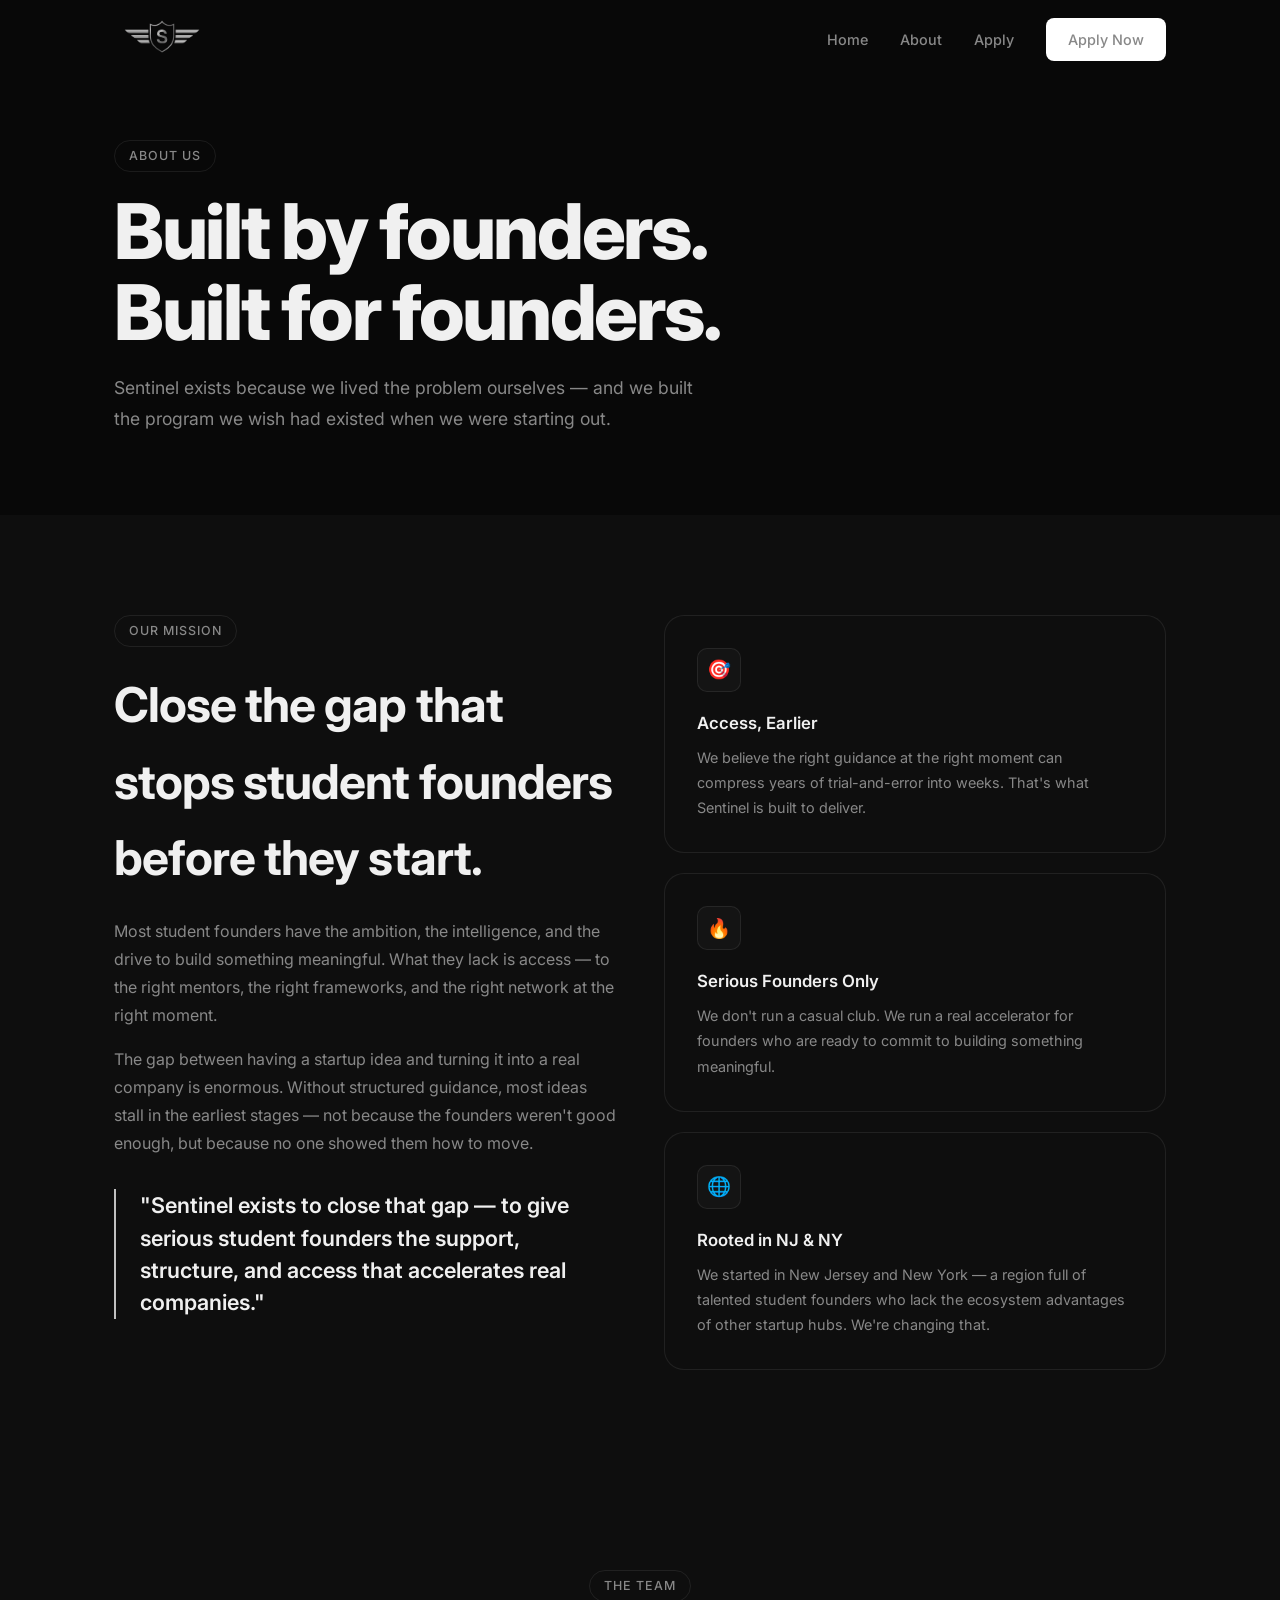
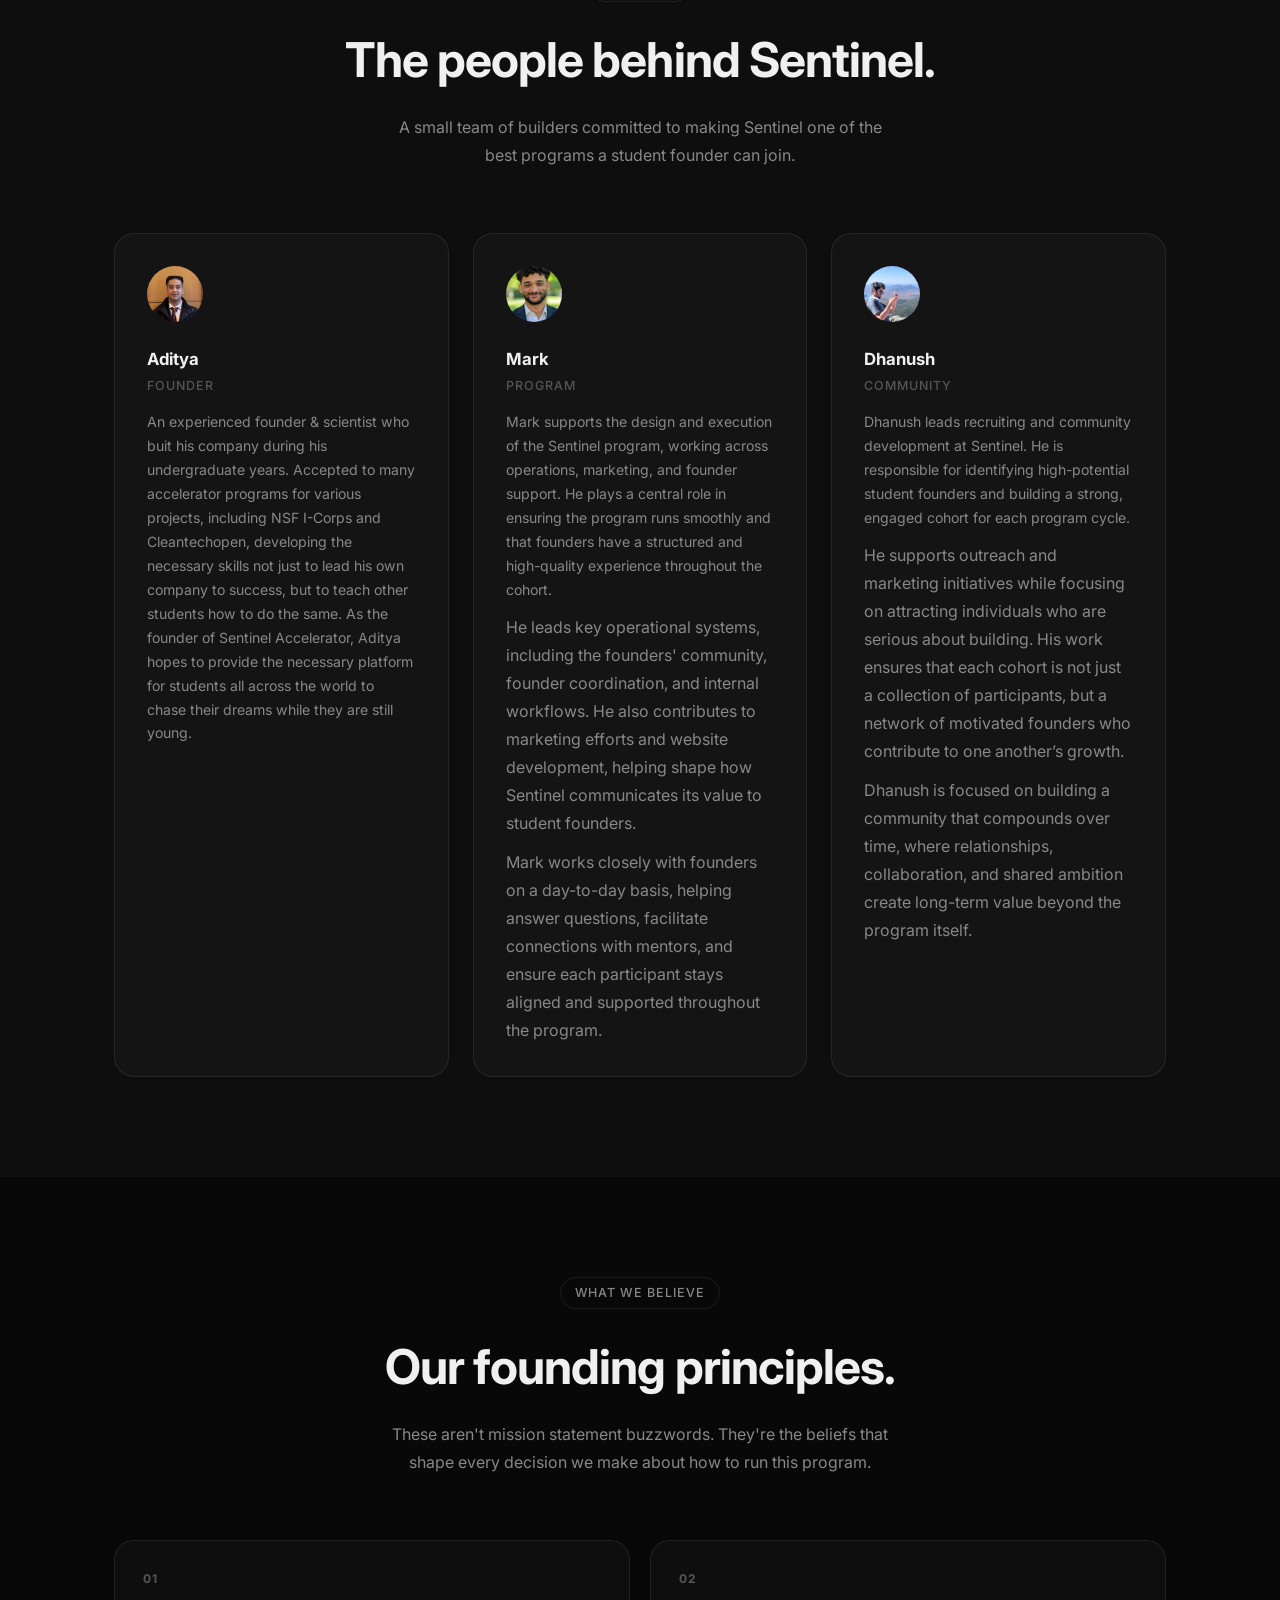
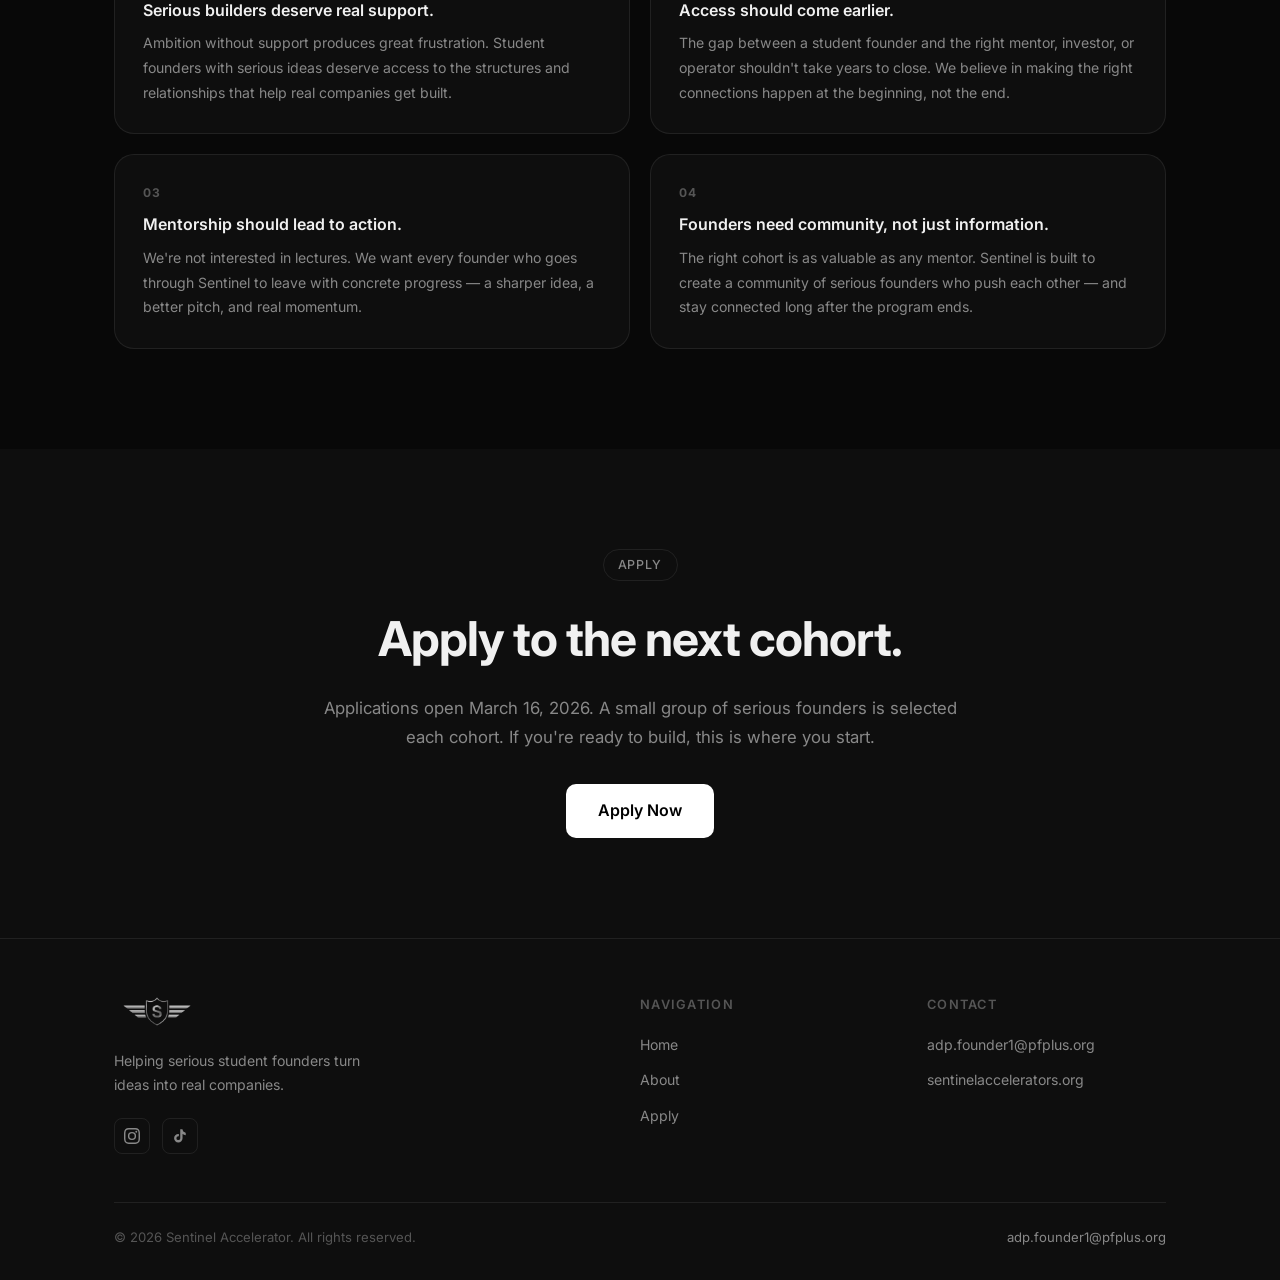
==== about.html @ cb8a5015 "2nd update to Aditya's personal bio & deleted "Why Sentinel"" ====
<!DOCTYPE html>
<html lang="en">

<head>
    <meta charset="UTF-8" />
    <meta name="viewport" content="width=device-width, initial-scale=1.0" />
    <title>About — Sentinel Accelerator</title>
    <meta name="description"
        content="Learn about Sentinel Accelerator — built by founders who experienced the absence of real support for student builders firsthand." />
    <link rel="stylesheet" href="styles.css" />
</head>

<body>

    <!-- NAV -->
    <nav id="navbar">
        <div class="container nav-inner">
            <a href="index.html" class="nav-logo">
                <img src="logo.png" alt="Sentinel Accelerator"
                    onerror="this.parentNode.innerHTML='<span style=\'font-weight:800;font-size:1.1rem;letter-spacing:-0.02em\'>SENTINEL</span>'" />
            </a>
            <div class="nav-links" id="nav-links">
                <a href="index.html">Home</a>
                <a href="about.html">About</a>
                <a href="apply.html">Apply</a>
                <a href="apply.html" class="btn btn-primary">Apply Now</a>
            </div>
            <button class="hamburger" id="hamburger" aria-label="Menu">
                <span></span><span></span><span></span>
            </button>
        </div>
    </nav>

    <!-- ABOUT HERO -->
    <section class="about-hero">
        <div class="container">
            <div class="tag reveal">About Us</div>
            <h1 class="reveal reveal-delay-1">Built by founders.<br />Built for founders.</h1>
            <p class="reveal reveal-delay-2">Sentinel exists because we lived the problem ourselves — and we built the
                program we wish had existed when we were starting out.</p>
        </div>
    </section>

    <!-- MISSION -->
    <section id="mission" style="background: var(--bg2);">
        <div class="container">
            <div class="mission-grid">
                <div class="mission-text">
                    <div class="tag reveal">Our Mission</div>
                    <h2 class="reveal reveal-delay-1">Close the gap that stops student founders before they start.</h2>
                    <p class="reveal reveal-delay-2" style="margin-top: 20px;">Most student founders have the ambition,
                        the intelligence, and the drive to build something meaningful. What they lack is access — to the
                        right mentors, the right frameworks, and the right network at the right moment.</p>
                    <p class="reveal reveal-delay-3" style="margin-top: 16px;">The gap between having a startup idea and
                        turning it into a real company is enormous. Without structured guidance, most ideas stall in the
                        earliest stages — not because the founders weren't good enough, but because no one showed them
                        how to move.</p>
                    <div class="mission-pull reveal reveal-delay-4">"Sentinel exists to close that gap — to give serious
                        student founders the support, structure, and access that accelerates real companies."</div>
                </div>
                <div>
                    <div class="card reveal reveal-delay-2" style="margin-bottom: 20px;">
                        <div class="card-icon">🎯</div>
                        <div class="card-title">Access, Earlier</div>
                        <p class="card-desc">We believe the right guidance at the right moment can compress years of
                            trial-and-error into weeks. That's what Sentinel is built to deliver.</p>
                    </div>
                    <div class="card reveal reveal-delay-3" style="margin-bottom: 20px;">
                        <div class="card-icon">🔥</div>
                        <div class="card-title">Serious Founders Only</div>
                        <p class="card-desc">We don't run a casual club. We run a real accelerator for founders who are
                            ready to commit to building something meaningful.</p>
                    </div>
                    <div class="card reveal reveal-delay-4">
                        <div class="card-icon">🌐</div>
                        <div class="card-title">Rooted in NJ &amp; NY</div>
                        <p class="card-desc">We started in New Jersey and New York — a region full of talented student
                            founders who lack the ecosystem advantages of other startup hubs. We're changing that.</p>
                    </div>
                </div>
            </div>
        </div>
    </section>
    
    <!-- TEAM -->
    <section id="team" style="background: var(--bg2);">
        <div class="container">
            <div class="section-header">
                <div class="tag reveal">The Team</div>
                <h2 class="reveal reveal-delay-1">The people behind Sentinel.</h2>
                <p class="reveal reveal-delay-2" style="max-width: 500px; margin: 0 auto;">A small team of builders
                    committed to making Sentinel one of the best programs a student founder can join.</p>
            </div>
            <div class="team-grid">
                <div class="team-card reveal reveal-delay-1">
                    <img src="aditya.jpg" style="width:56px;height:56px;border-radius:50%;object-fit:cover;margin-bottom:16px;" alt="Aditya" />
                    <div class="team-name">Aditya</div>
                    <div class="team-role">Founder</div>
                    <p class="team-bio">An experienced founder & scientist who buit his company during his undergraduate years. Accepted to many 
                        accelerator programs for various projects, including NSF I-Corps and Cleantechopen, developing the necessary skills not just
                        to lead his own company to success, but to teach other students how to do the same. As the founder of Sentinel Accelerator, 
                        Aditya hopes to provide the necessary platform for students all across the world to chase their dreams while they are still 
                        young.</p>
                </div>
                <div class="team-card reveal reveal-delay-2">
                    <img src="mark.jpg" style="width:56px;height:56px;border-radius:50%;object-fit:cover;margin-bottom:16px;" alt="Mark" />
                    <div class="team-name">Mark</div>
                    <div class="team-role">Program</div>
                    <p class="team-bio">Mark supports the design and execution of the Sentinel program, working across operations, marketing, and founder 
                    support. He plays a central role in ensuring the program runs smoothly and that founders have a structured and high-quality experience 
                    throughout the cohort.</p>
                    <p style="margin-top: 11px;">He leads key operational systems, including the founders' community, founder coordination, and internal 
                    workflows. He also contributes to marketing efforts and website development, helping shape how Sentinel communicates its value to 
                    student founders.</p>
                    <p style="margin-top: 11px;">Mark works closely with founders on a day-to-day basis, helping answer questions, facilitate connections 
                    with mentors, and ensure each participant stays aligned and supported throughout the program.</p>
                </div>
                <div class="team-card reveal reveal-delay-3">
                    <img src="danush.jpg" style="width:56px;height:56px;border-radius:50%;object-fit:cover;margin-bottom:16px;" alt="Danush" />
                    <div class="team-name">Dhanush</div>
                    <div class="team-role">Community</div>
                    <p class="team-bio">Dhanush leads recruiting and community development at Sentinel. He is responsible for identifying high-potential 
                    student founders and building a strong, engaged cohort for each program cycle.</p>
                    <p style="margin-top: 11px;">He supports outreach and marketing initiatives while focusing on attracting individuals who are serious 
                    about building. His work ensures that each cohort is not just a collection of participants, but a network of motivated founders who 
                    contribute to one another’s growth.</p>
                    <p style="margin-top: 11px;">Dhanush is focused on building a community that compounds over time, where relationships, collaboration, 
                    and shared ambition create long-term value beyond the program itself.</p>
                </div>
            </div>
        </div>
    </section>

    <!-- WHAT SENTINEL BELIEVES -->
    <section id="beliefs">
        <div class="container">
            <div class="section-header">
                <div class="tag reveal">What We Believe</div>
                <h2 class="reveal reveal-delay-1">Our founding principles.</h2>
                <p class="reveal reveal-delay-2" style="max-width: 520px; margin: 0 auto;">These aren't mission
                    statement buzzwords. They're the beliefs that shape every decision we make about how to run this
                    program.</p>
            </div>
            <div class="beliefs-grid">
                <div class="belief-item reveal reveal-delay-1">
                    <div class="belief-num">01</div>
                    <div class="belief-title">Serious builders deserve real support.</div>
                    <p class="belief-desc">Ambition without support produces great frustration. Student founders with
                        serious ideas deserve access to the structures and relationships that help real companies get
                        built.</p>
                </div>
                <div class="belief-item reveal reveal-delay-2">
                    <div class="belief-num">02</div>
                    <div class="belief-title">Access should come earlier.</div>
                    <p class="belief-desc">The gap between a student founder and the right mentor, investor, or operator
                        shouldn't take years to close. We believe in making the right connections happen at the
                        beginning, not the end.</p>
                </div>
                <div class="belief-item reveal reveal-delay-3">
                    <div class="belief-num">03</div>
                    <div class="belief-title">Mentorship should lead to action.</div>
                    <p class="belief-desc">We're not interested in lectures. We want every founder who goes through
                        Sentinel to leave with concrete progress — a sharper idea, a better pitch, and real momentum.
                    </p>
                </div>
                <div class="belief-item reveal reveal-delay-4">
                    <div class="belief-num">04</div>
                    <div class="belief-title">Founders need community, not just information.</div>
                    <p class="belief-desc">The right cohort is as valuable as any mentor. Sentinel is built to create a
                        community of serious founders who push each other — and stay connected long after the program
                        ends.</p>
                </div>
            </div>
        </div>
    </section>

    <!-- ABOUT CTA -->
    <section class="about-cta" style="padding: 100px 0;">
        <div class="container">
            <div class="final-cta-inner">
                <div class="tag reveal">Apply</div>
                <h2 class="reveal reveal-delay-1">Apply to the next cohort.</h2>
                <p class="reveal reveal-delay-2">Applications open March 16, 2026. A small group of serious founders is
                    selected each cohort. If you're ready to build, this is where you start.</p>
                <div class="reveal reveal-delay-3">
                    <a href="apply.html" class="btn btn-primary btn-lg">Apply Now</a>
                </div>
            </div>
        </div>
    </section>

    <!-- FOOTER -->
    <footer>
        <div class="container">
            <div class="footer-top">
                <div class="footer-brand">
                    <img src="logo.png" alt="Sentinel Accelerator"
                        onerror="this.parentNode.innerHTML='<span style=\'font-weight:800;font-size:1.05rem;letter-spacing:-0.02em;display:block;margin-bottom:12px\'>SENTINEL</span>'" />
                    <p class="footer-mission">Helping serious student founders turn ideas into real companies.</p>
                    <div class="footer-social">
                        <a href="https://instagram.com" target="_blank" class="social-link" aria-label="Instagram">
                            <svg width="16" height="16" viewBox="0 0 24 24" fill="currentColor">
                                <path
                                    d="M12 2.163c3.204 0 3.584.012 4.85.07 3.252.148 4.771 1.691 4.919 4.919.058 1.265.069 1.645.069 4.849 0 3.205-.012 3.584-.069 4.849-.149 3.225-1.664 4.771-4.919 4.919-1.266.058-1.644.07-4.85.07-3.204 0-3.584-.012-4.849-.07-3.26-.149-4.771-1.699-4.919-4.92-.058-1.265-.07-1.644-.07-4.849 0-3.204.013-3.583.07-4.849.149-3.227 1.664-4.771 4.919-4.919 1.266-.057 1.645-.069 4.849-.069zM12 0C8.741 0 8.333.014 7.053.072 2.695.272.273 2.69.073 7.052.014 8.333 0 8.741 0 12c0 3.259.014 3.668.072 4.948.2 4.358 2.618 6.78 6.98 6.98C8.333 23.986 8.741 24 12 24c3.259 0 3.668-.014 4.948-.072 4.354-.2 6.782-2.618 6.979-6.98.059-1.28.073-1.689.073-4.948 0-3.259-.014-3.667-.072-4.947-.196-4.354-2.617-6.78-6.979-6.98C15.668.014 15.259 0 12 0zm0 5.838a6.162 6.162 0 100 12.324 6.162 6.162 0 000-12.324zM12 16a4 4 0 110-8 4 4 0 010 8zm6.406-11.845a1.44 1.44 0 100 2.881 1.44 1.44 0 000-2.881z" />
                            </svg>
                        </a>
                        <a href="https://tiktok.com" target="_blank" class="social-link" aria-label="TikTok">
                            <svg width="16" height="16" viewBox="0 0 24 24" fill="currentColor">
                                <path
                                    d="M19.59 6.69a4.83 4.83 0 01-3.77-4.25V2h-3.45v13.67a2.89 2.89 0 01-2.88 2.5 2.89 2.89 0 01-2.89-2.89 2.89 2.89 0 012.89-2.89c.28 0 .54.04.79.1V9.01a6.33 6.33 0 00-.79-.05 6.34 6.34 0 00-6.34 6.34 6.34 6.34 0 006.34 6.34 6.34 6.34 0 006.33-6.34V9.17a8.18 8.18 0 004.79 1.53V7.26a4.85 4.85 0 01-1.02-.57z" />
                            </svg>
                        </a>
                    </div>
                </div>
                <div class="footer-col">
                    <h4>Navigation</h4>
                    <ul>
                        <li><a href="index.html">Home</a></li>
                        <li><a href="about.html">About</a></li>
                        <li><a href="apply.html">Apply</a></li>
                    </ul>
                </div>
                <div class="footer-col">
                    <h4>Contact</h4>
                    <ul>
                        <li><a href="mailto:adp.founder1@pfplus.org">adp.founder1@pfplus.org</a></li>
                        <li><a href="https://sentinelaccelerators.org" target="_blank">sentinelaccelerators.org</a></li>
                    </ul>
                </div>
            </div>
            <div class="footer-bottom">
                <span>© 2026 Sentinel Accelerator. All rights reserved.</span>
                <a href="mailto:adp.founder1@pfplus.org">adp.founder1@pfplus.org</a>
            </div>
        </div>
    </footer>

    <script>
        const navbar = document.getElementById('navbar');
        window.addEventListener('scroll', () => navbar.classList.toggle('scrolled', window.scrollY > 20));
        const hamburger = document.getElementById('hamburger');
        const navLinks = document.getElementById('nav-links');
        hamburger.addEventListener('click', () => navLinks.classList.toggle('open'));
        navLinks.querySelectorAll('a').forEach(link => link.addEventListener('click', () => navLinks.classList.remove('open')));

        const reveals = document.querySelectorAll('.reveal');
        const observer = new IntersectionObserver(entries => {
            entries.forEach(e => { if (e.isIntersecting) e.target.classList.add('visible'); });
        }, { threshold: 0.1 });
        reveals.forEach(el => observer.observe(el));
        setTimeout(() => document.querySelectorAll('.about-hero .reveal').forEach(el => el.classList.add('visible')), 100);
    </script>
</body>

</html>
---- styles.css ----
@import url('https://fonts.googleapis.com/css2?family=Inter:wght@300;400;500;600;700;800;900&display=swap');

*,
*::before,
*::after {
  box-sizing: border-box;
  margin: 0;
  padding: 0;
}

:root {
  --bg: #080808;
  --bg2: #0e0e0e;
  --bg3: #141414;
  --border: rgba(255, 255, 255, 0.08);
  --border-hover: rgba(255, 255, 255, 0.18);
  --text: #f0f0f0;
  --text-muted: #888;
  --text-dim: #555;
  --accent: #c0c0c0;
  --accent2: #e8e8e8;
  --silver: rgba(192, 192, 192, 0.15);
  --glow: rgba(200, 200, 200, 0.06);
  --radius: 12px;
  --radius-lg: 20px;
}

html {
  scroll-behavior: smooth;
}

body {
  font-family: 'Inter', sans-serif;
  background: var(--bg);
  color: var(--text);
  line-height: 1.6;
  overflow-x: hidden;
}

h1 {
  font-size: clamp(2.4rem, 6vw, 5rem);
  font-weight: 800;
  line-height: 1.05;
  letter-spacing: -0.03em;
}

h2 {
  font-size: clamp(1.8rem, 4vw, 3rem);
  font-weight: 700;
  letter-spacing: -0.02em;
}

h3 {
  font-size: clamp(1.1rem, 2.5vw, 1.5rem);
  font-weight: 600;
}

p {
  color: var(--text-muted);
  font-size: 1rem;
  line-height: 1.75;
}

a {
  text-decoration: none;
  color: inherit;
}

.container {
  max-width: 1100px;
  margin: 0 auto;
  padding: 0 24px;
}

section {
  padding: 100px 0;
}

/* NAV */
nav {
  position: fixed;
  top: 0;
  left: 0;
  right: 0;
  z-index: 1000;
  padding: 18px 0;
  transition: all 0.3s ease;
}

nav.scrolled {
  background: rgba(8, 8, 8, 0.85);
  backdrop-filter: blur(20px);
  -webkit-backdrop-filter: blur(20px);
  border-bottom: 1px solid var(--border);
}

.nav-inner {
  display: flex;
  align-items: center;
  justify-content: space-between;
}

.nav-logo img {
  height: 36px;
}

.nav-links {
  display: flex;
  align-items: center;
  gap: 32px;
}

.nav-links a {
  color: var(--text-muted);
  font-size: 0.9rem;
  font-weight: 500;
  transition: color 0.2s;
}

.nav-links a:hover {
  color: var(--text);
}

.btn {
  display: inline-flex;
  align-items: center;
  gap: 8px;
  padding: 10px 22px;
  border-radius: 8px;
  font-size: 0.9rem;
  font-weight: 600;
  cursor: pointer;
  transition: all 0.25s ease;
  border: none;
  font-family: inherit;
}

.btn-primary {
  background: #fff;
  color: #000;
}

.btn-primary:hover {
  background: var(--accent2);
  box-shadow: 0 0 24px rgba(255, 255, 255, 0.2);
  transform: translateY(-1px);
}

.btn-secondary {
  background: transparent;
  color: var(--text);
  border: 1px solid var(--border-hover);
}

.btn-secondary:hover {
  border-color: rgba(255, 255, 255, 0.4);
  box-shadow: 0 0 16px var(--glow);
  transform: translateY(-1px);
}

.btn-lg {
  padding: 14px 32px;
  font-size: 1rem;
  border-radius: 10px;
}

.hamburger {
  display: none;
  flex-direction: column;
  gap: 5px;
  cursor: pointer;
  background: none;
  border: none;
  padding: 4px;
}

.hamburger span {
  display: block;
  width: 22px;
  height: 2px;
  background: var(--text);
  border-radius: 2px;
  transition: all 0.3s;
}

.tag {
  display: inline-block;
  padding: 5px 14px;
  border-radius: 100px;
  border: 1px solid var(--border);
  color: var(--text-muted);
  font-size: 0.78rem;
  font-weight: 500;
  letter-spacing: 0.08em;
  text-transform: uppercase;
  margin-bottom: 20px;
}

.section-label {
  color: var(--text-dim);
  font-size: 0.78rem;
  font-weight: 600;
  letter-spacing: 0.12em;
  text-transform: uppercase;
  margin-bottom: 16px;
}

.gradient-text {
  background: linear-gradient(135deg, #fff 0%, #aaa 100%);
  -webkit-background-clip: text;
  -webkit-text-fill-color: transparent;
  background-clip: text;
}

.card {
  background: var(--bg2);
  border: 1px solid var(--border);
  border-radius: var(--radius-lg);
  padding: 32px;
  transition: all 0.3s ease;
}

.card:hover {
  border-color: var(--border-hover);
  transform: translateY(-4px);
  box-shadow: 0 8px 32px rgba(0, 0, 0, 0.4), 0 0 0 1px rgba(255, 255, 255, 0.05);
}

.card-icon {
  width: 44px;
  height: 44px;
  border-radius: 10px;
  background: var(--bg3);
  border: 1px solid var(--border);
  display: flex;
  align-items: center;
  justify-content: center;
  margin-bottom: 18px;
  font-size: 1.2rem;
}

.card-title {
  font-size: 1.05rem;
  font-weight: 600;
  color: var(--text);
  margin-bottom: 8px;
}

.card-desc {
  font-size: 0.9rem;
  color: var(--text-muted);
}

.grid-2 {
  display: grid;
  grid-template-columns: repeat(2, 1fr);
  gap: 20px;
}

.grid-3 {
  display: grid;
  grid-template-columns: repeat(3, 1fr);
  gap: 20px;
}

.grid-4 {
  display: grid;
  grid-template-columns: repeat(4, 1fr);
  gap: 20px;
}

/* HERO */
#hero {
  min-height: 100vh;
  display: flex;
  flex-direction: column;
  justify-content: center;
  align-items: center;
  text-align: center;
  padding-top: 100px;
  position: relative;
  overflow: hidden;
}

.hero-bg {
  position: absolute;
  inset: 0;
  background: radial-gradient(ellipse 80% 60% at 50% 0%, rgba(180, 180, 180, 0.06) 0%, transparent 70%);
  pointer-events: none;
}

.hero-grid {
  position: absolute;
  inset: 0;
  background-image: linear-gradient(rgba(255, 255, 255, 0.02) 1px, transparent 1px), linear-gradient(90deg, rgba(255, 255, 255, 0.02) 1px, transparent 1px);
  background-size: 60px 60px;
  pointer-events: none;
  mask-image: radial-gradient(ellipse at center, black 40%, transparent 80%);
}

.hero-content {
  position: relative;
  z-index: 2;
  max-width: 800px;
}

.hero-eyebrow {
  display: flex;
  align-items: center;
  justify-content: center;
  gap: 8px;
  margin-bottom: 28px;
}

.hero-dot {
  width: 6px;
  height: 6px;
  border-radius: 50%;
  background: var(--accent);
}

.hero-eyebrow span {
  font-size: 0.82rem;
  font-weight: 500;
  color: var(--text-muted);
  letter-spacing: 0.08em;
  text-transform: uppercase;
}

.hero h1 {
  margin-bottom: 24px;
}

.hero p {
  font-size: 1.15rem;
  max-width: 600px;
  margin: 0 auto 40px;
}

.hero-btns {
  display: flex;
  align-items: center;
  justify-content: center;
  gap: 14px;
  flex-wrap: wrap;
}

.hero-video {
  margin-top: 72px;
  position: relative;
  width: 100%;
  max-width: 760px;
  border-radius: var(--radius-lg);
  overflow: hidden;
  border: 1px solid var(--border);
  background: var(--bg2);
  aspect-ratio: 16/9;
  cursor: pointer;
}

.hero-video-overlay {
  position: absolute;
  inset: 0;
  display: flex;
  align-items: center;
  justify-content: center;
  background: linear-gradient(to top, rgba(0, 0, 0, 0.5) 0%, transparent 60%);
  transition: background 0.3s;
}

.hero-video:hover .hero-video-overlay {
  background: linear-gradient(to top, rgba(0, 0, 0, 0.3) 0%, transparent 60%);
}

.play-btn {
  width: 72px;
  height: 72px;
  border-radius: 50%;
  background: rgba(255, 255, 255, 0.12);
  backdrop-filter: blur(8px);
  border: 1px solid rgba(255, 255, 255, 0.2);
  display: flex;
  align-items: center;
  justify-content: center;
  transition: all 0.3s;
}

.play-btn:hover {
  background: rgba(255, 255, 255, 0.2);
  transform: scale(1.08);
  box-shadow: 0 0 32px rgba(255, 255, 255, 0.15);
}

.play-btn svg {
  margin-left: 4px;
}

.video-modal {
  display: none;
  position: fixed;
  inset: 0;
  background: rgba(0, 0, 0, 0.92);
  z-index: 9999;
  align-items: center;
  justify-content: center;
  padding: 24px;
}

.video-modal.open {
  display: flex;
}

.video-modal-inner {
  position: relative;
  width: 100%;
  max-width: 900px;
  aspect-ratio: 16/9;
}

.video-modal-inner iframe {
  width: 100%;
  height: 100%;
  border: none;
  border-radius: var(--radius-lg);
}

.video-close {
  position: absolute;
  top: -44px;
  right: 0;
  background: none;
  border: none;
  color: #fff;
  font-size: 1.5rem;
  cursor: pointer;
  opacity: 0.7;
  transition: opacity 0.2s;
}

.video-close:hover {
  opacity: 1;
}

/* PROBLEM */
#problem {
  background: var(--bg);
}

.problem-inner {
  display: grid;
  grid-template-columns: 1fr 1fr;
  gap: 80px;
  align-items: center;
}

.problem-stat {
  display: flex;
  flex-direction: column;
  margin-bottom: 24px;
}

.problem-stat-num {
  font-size: 3rem;
  font-weight: 800;
  color: var(--text);
  letter-spacing: -0.04em;
}

.problem-stat-label {
  font-size: 0.9rem;
  color: var(--text-muted);
}

.stat-divider {
  width: 40px;
  height: 2px;
  background: var(--border-hover);
  margin: 24px 0;
}

/* PROGRAM */
#program {
  background: var(--bg2);
}

.section-header {
  text-align: center;
  margin-bottom: 64px;
}

.section-header h2 {
  margin-bottom: 14px;
}

/* WHO */
#who {
  background: var(--bg);
}

.who-grid {
  display: grid;
  grid-template-columns: 1fr 1fr;
  gap: 24px;
  margin-top: 48px;
}

.who-card {
  border-radius: var(--radius-lg);
  padding: 36px;
}

.who-card.for {
  background: rgba(255, 255, 255, 0.03);
  border: 1px solid var(--border);
}

.who-card.not {
  background: transparent;
  border: 1px solid rgba(255, 255, 255, 0.04);
}

.who-card h3 {
  margin-bottom: 20px;
  font-size: 1rem;
  font-weight: 600;
}

.who-card h3.for-label {
  color: var(--text);
}

.who-card h3.not-label {
  color: var(--text-dim);
}

.who-list {
  list-style: none;
  display: flex;
  flex-direction: column;
  gap: 12px;
}

.who-list li {
  display: flex;
  align-items: flex-start;
  gap: 10px;
  font-size: 0.92rem;
  color: var(--text-muted);
}

.who-list li::before {
  content: '';
  width: 5px;
  height: 5px;
  border-radius: 50%;
  margin-top: 8px;
  flex-shrink: 0;
}

.who-card.for .who-list li::before {
  background: var(--accent);
}

.who-card.not .who-list li::before {
  background: var(--text-dim);
}

/* FEATURES */
#features {
  background: var(--bg2);
}

.features-grid {
  display: grid;
  grid-template-columns: repeat(3, 1fr);
  gap: 20px;
}

/* TIMELINE */
#timeline {
  background: var(--bg);
}

.timeline {
  position: relative;
  margin-top: 64px;
}

.timeline::before {
  content: '';
  position: absolute;
  left: 50%;
  top: 0;
  bottom: 0;
  width: 1px;
  background: var(--border);
  transform: translateX(-50%);
}

.timeline-item {
  display: grid;
  grid-template-columns: 1fr 60px 1fr;
  gap: 0;
  margin-bottom: 48px;
  align-items: center;
}

.timeline-item:nth-child(odd) .tl-content {
  grid-column: 1;
  text-align: right;
  padding-right: 40px;
}

.timeline-item:nth-child(odd) .tl-empty {
  grid-column: 3;
}

.timeline-item:nth-child(even) .tl-content {
  grid-column: 3;
  text-align: left;
  padding-left: 40px;
}

.timeline-item:nth-child(even) .tl-empty {
  grid-column: 1;
}

.tl-dot {
  grid-column: 2;
  width: 14px;
  height: 14px;
  border-radius: 50%;
  background: var(--bg3);
  border: 2px solid var(--accent);
  margin: 0 auto;
  position: relative;
  z-index: 1;
}

.tl-num {
  font-size: 0.72rem;
  font-weight: 700;
  color: var(--text-dim);
  letter-spacing: 0.1em;
  text-transform: uppercase;
  margin-bottom: 6px;
}

.tl-title {
  font-size: 1.1rem;
  font-weight: 600;
  color: var(--text);
  margin-bottom: 6px;
}

.tl-desc {
  font-size: 0.88rem;
  color: var(--text-muted);
}

/* MENTORS */
#mentors {
  background: var(--bg2);
}

.mentor-grid {
  display: grid;
  grid-template-columns: repeat(3, 1fr);
  gap: 20px;
  margin-top: 48px;
}

.mentor-card {
  background: var(--bg3);
  border: 1px solid var(--border);
  border-radius: var(--radius-lg);
  padding: 28px;
  transition: all 0.3s;
}

.mentor-card:hover {
  border-color: var(--border-hover);
  transform: translateY(-3px);
}

.mentor-icon {
  font-size: 1.5rem;
  margin-bottom: 14px;
}

.mentor-area {
  font-size: 0.95rem;
  font-weight: 600;
  color: var(--text);
  margin-bottom: 8px;
}

.mentor-desc {
  font-size: 0.86rem;
  color: var(--text-muted);
}

/* SUMMIT X */
#summit {
  background: var(--bg);
  position: relative;
  overflow: hidden;
  text-align: center;
}

.summit-bg {
  position: absolute;
  inset: 0;
  background: radial-gradient(ellipse 70% 50% at 50% 50%, rgba(200, 200, 200, 0.05) 0%, transparent 70%);
  pointer-events: none;
}

.summit-inner {
  position: relative;
  z-index: 1;
  max-width: 700px;
  margin: 0 auto;
}

.summit-inner h2 {
  font-size: clamp(2rem, 5vw, 3.8rem);
  margin-bottom: 24px;
}

.summit-badge {
  display: inline-flex;
  align-items: center;
  gap: 8px;
  padding: 8px 20px;
  border-radius: 100px;
  border: 1px solid rgba(255, 255, 255, 0.15);
  background: rgba(255, 255, 255, 0.04);
  color: var(--accent);
  font-size: 0.8rem;
  font-weight: 600;
  letter-spacing: 0.1em;
  text-transform: uppercase;
  margin-bottom: 32px;
}

.summit-stats {
  display: flex;
  align-items: center;
  justify-content: center;
  gap: 48px;
  margin-top: 48px;
  flex-wrap: wrap;
}

.summit-stat {
  text-align: center;
}

.summit-stat-num {
  font-size: 2.4rem;
  font-weight: 800;
  color: var(--text);
}

.summit-stat-label {
  font-size: 0.85rem;
  color: var(--text-muted);
}

/* STORY */
#story {
  background: var(--bg2);
}

.story-cards {
  display: grid;
  grid-template-columns: repeat(3, 1fr);
  gap: 20px;
  margin-top: 48px;
}

.story-card {
  background: var(--bg3);
  border: 1px solid var(--border);
  border-radius: var(--radius-lg);
  padding: 28px;
  transition: all 0.3s;
}

.story-card:hover {
  border-color: var(--border-hover);
  transform: translateY(-3px);
}

.story-initial {
  width: 48px;
  height: 48px;
  border-radius: 50%;
  background: var(--bg2);
  border: 1px solid var(--border);
  display: flex;
  align-items: center;
  justify-content: center;
  font-size: 1.1rem;
  font-weight: 700;
  color: var(--text);
  margin-bottom: 16px;
}

.story-name {
  font-size: 1rem;
  font-weight: 600;
  color: var(--text);
  margin-bottom: 4px;
}

.story-role {
  font-size: 0.78rem;
  color: var(--text-dim);
  font-weight: 500;
  letter-spacing: 0.06em;
  text-transform: uppercase;
  margin-bottom: 12px;
}

.story-text {
  font-size: 0.88rem;
  color: var(--text-muted);
  line-height: 1.7;
}

.story-cta {
  margin-top: 48px;
  text-align: center;
}

/* PROCESS */
#process {
  background: var(--bg);
}

.process-steps {
  display: flex;
  gap: 0;
  margin-top: 48px;
  position: relative;
}

.process-steps::before {
  content: '';
  position: absolute;
  top: 28px;
  left: 0;
  right: 0;
  height: 1px;
  background: var(--border);
  z-index: 0;
}

.process-step {
  flex: 1;
  text-align: center;
  position: relative;
  z-index: 1;
  padding: 0 16px;
}

.process-num {
  width: 56px;
  height: 56px;
  border-radius: 50%;
  background: var(--bg2);
  border: 1px solid var(--border);
  display: flex;
  align-items: center;
  justify-content: center;
  font-size: 0.85rem;
  font-weight: 700;
  color: var(--text);
  margin: 0 auto 16px;
}

.process-step-title {
  font-size: 0.92rem;
  font-weight: 600;
  color: var(--text);
  margin-bottom: 6px;
}

.process-step-desc {
  font-size: 0.82rem;
  color: var(--text-muted);
}

.process-meta {
  margin-top: 56px;
  display: grid;
  grid-template-columns: repeat(4, 1fr);
  gap: 20px;
}

.process-meta-item {
  background: var(--bg2);
  border: 1px solid var(--border);
  border-radius: var(--radius);
  padding: 20px;
  text-align: center;
}

.process-meta-item strong {
  display: block;
  font-size: 0.95rem;
  font-weight: 600;
  color: var(--text);
  margin-bottom: 4px;
}

.process-meta-item span {
  font-size: 0.82rem;
  color: var(--text-muted);
}

/* FAQ */
#faq {
  background: var(--bg2);
}

.faq-list {
  max-width: 720px;
  margin: 48px auto 0;
  display: flex;
  flex-direction: column;
  gap: 2px;
}

.faq-item {
  border: 1px solid var(--border);
  border-radius: var(--radius);
  overflow: hidden;
}

.faq-q {
  width: 100%;
  background: var(--bg3);
  border: none;
  padding: 20px 24px;
  display: flex;
  align-items: center;
  justify-content: space-between;
  cursor: pointer;
  text-align: left;
  font-family: inherit;
  font-size: 0.95rem;
  font-weight: 500;
  color: var(--text);
  transition: background 0.2s;
  gap: 12px;
}

.faq-q:hover {
  background: rgba(255, 255, 255, 0.03);
}

.faq-icon {
  font-size: 1.1rem;
  color: var(--text-muted);
  flex-shrink: 0;
  transition: transform 0.3s;
}

.faq-item.open .faq-icon {
  transform: rotate(45deg);
}

.faq-a {
  max-height: 0;
  overflow: hidden;
  transition: max-height 0.35s ease, padding 0.2s;
}

.faq-item.open .faq-a {
  max-height: 200px;
}

.faq-a p {
  padding: 16px 24px 20px;
  font-size: 0.9rem;
  color: var(--text-muted);
  background: var(--bg2);
}

/* FINAL CTA */
#final-cta {
  text-align: center;
  background: var(--bg);
  position: relative;
  overflow: hidden;
}

.final-cta-bg {
  position: absolute;
  inset: 0;
  background: radial-gradient(ellipse 60% 60% at 50% 100%, rgba(180, 180, 180, 0.06) 0%, transparent 70%);
}

.final-cta-inner {
  position: relative;
  z-index: 1;
  max-width: 640px;
  margin: 0 auto;
}

.final-cta-inner h2 {
  margin-bottom: 16px;
}

.final-cta-inner p {
  margin-bottom: 36px;
  font-size: 1.05rem;
}

/* FOOTER */
footer {
  background: var(--bg2);
  border-top: 1px solid var(--border);
  padding: 56px 0 32px;
}

.footer-top {
  display: grid;
  grid-template-columns: 2fr 1fr 1fr;
  gap: 48px;
  margin-bottom: 48px;
}

.footer-brand img {
  height: 32px;
  margin-bottom: 14px;
}

.footer-mission {
  font-size: 0.88rem;
  color: var(--text-muted);
  max-width: 280px;
  margin-bottom: 20px;
}

.footer-social {
  display: flex;
  gap: 12px;
}

.social-link {
  width: 36px;
  height: 36px;
  border-radius: 8px;
  border: 1px solid var(--border);
  display: flex;
  align-items: center;
  justify-content: center;
  color: var(--text-muted);
  font-size: 0.85rem;
  transition: all 0.2s;
}

.social-link:hover {
  border-color: var(--border-hover);
  color: var(--text);
}

.footer-col h4 {
  font-size: 0.8rem;
  font-weight: 600;
  color: var(--text-dim);
  text-transform: uppercase;
  letter-spacing: 0.1em;
  margin-bottom: 16px;
}

.footer-col ul {
  list-style: none;
  display: flex;
  flex-direction: column;
  gap: 10px;
}

.footer-col ul li a {
  font-size: 0.88rem;
  color: var(--text-muted);
  transition: color 0.2s;
}

.footer-col ul li a:hover {
  color: var(--text);
}

.footer-bottom {
  border-top: 1px solid var(--border);
  padding-top: 24px;
  display: flex;
  align-items: center;
  justify-content: space-between;
}

.footer-bottom span {
  font-size: 0.82rem;
  color: var(--text-dim);
}

.footer-bottom a {
  font-size: 0.82rem;
  color: var(--text-muted);
  transition: color 0.2s;
}

.footer-bottom a:hover {
  color: var(--text);
}

/* ANIMATIONS */
.reveal {
  opacity: 0;
  transform: translateY(30px);
  transition: opacity 0.7s ease, transform 0.7s ease;
}

.reveal.visible {
  opacity: 1;
  transform: translateY(0);
}

.reveal-delay-1 {
  transition-delay: 0.1s;
}

.reveal-delay-2 {
  transition-delay: 0.2s;
}

.reveal-delay-3 {
  transition-delay: 0.3s;
}

.reveal-delay-4 {
  transition-delay: 0.4s;
}

.reveal-delay-5 {
  transition-delay: 0.5s;
}

.reveal-delay-6 {
  transition-delay: 0.6s;
}

/* APPLY PAGE */
.apply-hero {
  padding: 140px 0 60px;
  text-align: center;
}

.apply-hero h1 {
  margin-bottom: 16px;
}

.apply-hero p {
  font-size: 1.05rem;
  max-width: 560px;
  margin: 0 auto 40px;
}

.apply-meta {
  display: flex;
  flex-wrap: wrap;
  gap: 10px;
  justify-content: center;
  margin-top: 32px;
}

.apply-meta-tag {
  padding: 7px 16px;
  border-radius: 100px;
  border: 1px solid var(--border);
  color: var(--text-muted);
  font-size: 0.82rem;
}

.apply-form-section {
  padding: 0 0 100px;
}

.form-wrap {
  max-width: 680px;
  margin: 0 auto;
}

.progress-bar {
  display: flex;
  align-items: center;
  gap: 0;
  margin-bottom: 48px;
}

.progress-step {
  display: flex;
  align-items: center;
  flex: 1;
}

.progress-dot {
  width: 32px;
  height: 32px;
  border-radius: 50%;
  border: 2px solid var(--border);
  background: var(--bg2);
  display: flex;
  align-items: center;
  justify-content: center;
  font-size: 0.72rem;
  font-weight: 700;
  color: var(--text-muted);
  flex-shrink: 0;
  transition: all 0.3s;
  position: relative;
  z-index: 1;
}

.progress-dot.active {
  border-color: #fff;
  background: #fff;
  color: #000;
}

.progress-dot.done {
  border-color: var(--accent);
  background: var(--accent);
  color: #000;
}

.progress-line {
  flex: 1;
  height: 1px;
  background: var(--border);
  transition: background 0.3s;
}

.progress-line.done {
  background: var(--accent);
}

.step-panel {
  display: none;
}

.step-panel.active {
  display: block;
  animation: fadeUp 0.4s ease;
}

@keyframes fadeUp {
  from {
    opacity: 0;
    transform: translateY(16px);
  }

  to {
    opacity: 1;
    transform: translateY(0);
  }
}

.step-title {
  font-size: 1.3rem;
  font-weight: 700;
  color: var(--text);
  margin-bottom: 6px;
}

.step-subtitle {
  font-size: 0.9rem;
  color: var(--text-muted);
  margin-bottom: 32px;
}

.form-group {
  margin-bottom: 20px;
}

.form-group>label {
  display: block;
  font-size: 0.85rem;
  font-weight: 500;
  color: var(--text-muted);
  margin-bottom: 8px;
}

.form-group input:not([type=checkbox]):not([type=radio]),
.form-group select,
.form-group textarea {
  width: 100%;
  background: var(--bg3);
  border: 1px solid var(--border);
  border-radius: 8px;
  padding: 12px 16px;
  color: var(--text);
  font-family: inherit;
  font-size: 0.92rem;
  outline: none;
  transition: border-color 0.2s;
}

.form-group input:not([type=checkbox]):not([type=radio]):focus,
.form-group select:focus,
.form-group textarea:focus {
  border-color: rgba(255, 255, 255, 0.3);
}

.form-group textarea {
  resize: vertical;
  min-height: 100px;
}

.form-group select {
  appearance: none;
  -webkit-appearance: none;
  cursor: pointer;
}

.form-grid {
  display: grid;
  grid-template-columns: 1fr 1fr;
  gap: 16px;
}

.form-row {
  display: flex;
  gap: 14px;
  margin-top: 24px;
}

.radio-group {
  display: flex;
  gap: 12px;
}

.radio-opt {
  flex: 1;
  border: 1px solid var(--border);
  border-radius: 8px;
  padding: 12px 16px;
  cursor: pointer;
  transition: all 0.2s;
  display: flex;
  align-items: center;
  gap: 10px;
  font-size: 0.9rem;
  color: var(--text-muted);
}

.radio-opt input[type=radio] {
  accent-color: #fff;
  width: auto;
  flex-shrink: 0;
}

.radio-opt:has(input:checked) {
  border-color: rgba(255, 255, 255, 0.3);
  color: var(--text);
}

.equity-notice {
  background: var(--bg3);
  border: 1px solid var(--border);
  border-radius: var(--radius);
  padding: 20px 24px;
  margin-bottom: 28px;
}

.equity-notice p {
  font-size: 0.88rem;
  color: var(--text-muted);
}

.equity-notice strong {
  color: var(--text);
}

/* CHECKBOX FIX — explicit override so width:100% does not apply to checkboxes */
.checkbox-group {
  display: flex;
  align-items: flex-start;
  gap: 12px;
}

.checkbox-group input[type=checkbox] {
  width: 16px !important;
  height: 16px !important;
  min-width: 16px;
  flex-shrink: 0;
  margin-top: 3px;
  accent-color: #fff;
  cursor: pointer;
}

.checkbox-group label {
  font-size: 0.88rem;
  color: var(--text-muted);
  cursor: pointer;
  line-height: 1.6;
}

.submit-success {
  display: none;
  text-align: center;
  padding: 60px 24px;
}

.submit-success.shown {
  display: block;
  animation: fadeUp 0.5s ease;
}

.success-icon {
  width: 64px;
  height: 64px;
  border-radius: 50%;
  border: 1px solid var(--border);
  background: var(--bg2);
  display: flex;
  align-items: center;
  justify-content: center;
  margin: 0 auto 24px;
  font-size: 1.5rem;
}

.success-title {
  font-size: 1.8rem;
  font-weight: 700;
  margin-bottom: 12px;
}

.success-text {
  font-size: 0.95rem;
  color: var(--text-muted);
  max-width: 480px;
  margin: 0 auto 32px;
}

.success-social {
  display: flex;
  gap: 12px;
  justify-content: center;
}

/* ABOUT PAGE */
.about-hero {
  padding: 140px 0 80px;
}

.about-hero h1 {
  margin-bottom: 20px;
}

.about-hero p {
  font-size: 1.1rem;
  max-width: 600px;
}

.mission-grid {
  display: grid;
  grid-template-columns: 1fr 1fr;
  gap: 48px;
  align-items: start;
}

.mission-text h2 {
  margin-bottom: 20px;
}

.mission-pull {
  font-size: 1.35rem;
  font-weight: 600;
  color: var(--text);
  line-height: 1.5;
  border-left: 2px solid var(--accent);
  padding-left: 24px;
  margin-top: 32px;
}

.story-section {
  background: var(--bg2);
}

.story-container {
  max-width: 720px;
}

.story-quote {
  font-size: 1.25rem;
  font-weight: 500;
  color: var(--text);
  line-height: 1.65;
  margin-bottom: 28px;
  font-style: italic;
}

.team-grid {
  display: grid;
  grid-template-columns: repeat(3, 1fr);
  gap: 24px;
  margin-top: 48px;
}

.team-card {
  background: var(--bg3);
  border: 1px solid var(--border);
  border-radius: var(--radius-lg);
  padding: 32px;
  transition: all 0.3s;
}

.team-card:hover {
  border-color: var(--border-hover);
  transform: translateY(-4px);
}

.team-initial {
  width: 56px;
  height: 56px;
  border-radius: 50%;
  background: var(--bg2);
  border: 1px solid var(--border);
  display: flex;
  align-items: center;
  justify-content: center;
  font-size: 1.2rem;
  font-weight: 700;
  color: var(--text);
  margin-bottom: 16px;
}

.team-name {
  font-size: 1.05rem;
  font-weight: 700;
  color: var(--text);
  margin-bottom: 4px;
}

.team-role {
  font-size: 0.78rem;
  color: var(--text-dim);
  font-weight: 500;
  letter-spacing: 0.08em;
  text-transform: uppercase;
  margin-bottom: 14px;
}

.team-bio {
  font-size: 0.88rem;
  color: var(--text-muted);
  line-height: 1.7;
}

.beliefs-grid {
  display: grid;
  grid-template-columns: repeat(2, 1fr);
  gap: 20px;
  margin-top: 48px;
}

.belief-item {
  background: var(--bg2);
  border: 1px solid var(--border);
  border-radius: var(--radius-lg);
  padding: 28px;
  transition: all 0.3s;
}

.belief-item:hover {
  border-color: var(--border-hover);
}

.belief-num {
  font-size: 0.75rem;
  font-weight: 700;
  color: var(--text-dim);
  letter-spacing: 0.12em;
  text-transform: uppercase;
  margin-bottom: 10px;
}

.belief-title {
  font-size: 1rem;
  font-weight: 600;
  color: var(--text);
  margin-bottom: 8px;
}

.belief-desc {
  font-size: 0.88rem;
  color: var(--text-muted);
}

.about-cta {
  text-align: center;
  background: var(--bg2);
}

.about-cta h2 {
  margin-bottom: 16px;
}

.about-cta p {
  margin-bottom: 32px;
}

/* MOBILE */
@media (max-width: 768px) {
  h1 {
    font-size: 2.2rem;
  }

  h2 {
    font-size: 1.7rem;
  }

  section {
    padding: 72px 0;
  }

  .nav-links {
    display: none;
    position: fixed;
    top: 0;
    left: 0;
    right: 0;
    bottom: 0;
    background: var(--bg);
    flex-direction: column;
    justify-content: center;
    align-items: center;
    gap: 32px;
    z-index: 999;
  }

  .nav-links.open {
    display: flex;
  }

  .nav-links a {
    font-size: 1.2rem;
  }

  .hamburger {
    display: flex;
  }

  .grid-2,
  .grid-3,
  .grid-4,
  .features-grid {
    grid-template-columns: 1fr;
  }

  .problem-inner {
    grid-template-columns: 1fr;
    gap: 40px;
  }

  .who-grid {
    grid-template-columns: 1fr;
  }

  .timeline::before {
    left: 20px;
  }

  .timeline-item {
    grid-template-columns: 40px 1fr;
  }

  .timeline-item:nth-child(odd) .tl-content,
  .timeline-item:nth-child(even) .tl-content {
    grid-column: 2;
    text-align: left;
    padding: 0 0 0 16px;
  }

  .timeline-item .tl-dot {
    grid-column: 1;
  }

  .timeline-item .tl-empty {
    display: none;
  }

  .mentor-grid,
  .story-cards,
  .team-grid {
    grid-template-columns: 1fr;
  }

  .process-steps {
    flex-direction: column;
  }

  .process-steps::before {
    display: none;
  }

  .process-meta {
    grid-template-columns: 1fr 1fr;
  }

  .footer-top {
    grid-template-columns: 1fr;
    gap: 32px;
  }

  .footer-bottom {
    flex-direction: column;
    gap: 8px;
    text-align: center;
  }

  .form-grid {
    grid-template-columns: 1fr;
  }

  .mission-grid,
  .beliefs-grid {
    grid-template-columns: 1fr;
  }

  .hero-btns {
    flex-direction: column;
  }

  .summit-stats {
    gap: 28px;
  }

  .radio-group {
    flex-direction: column;
  }
}
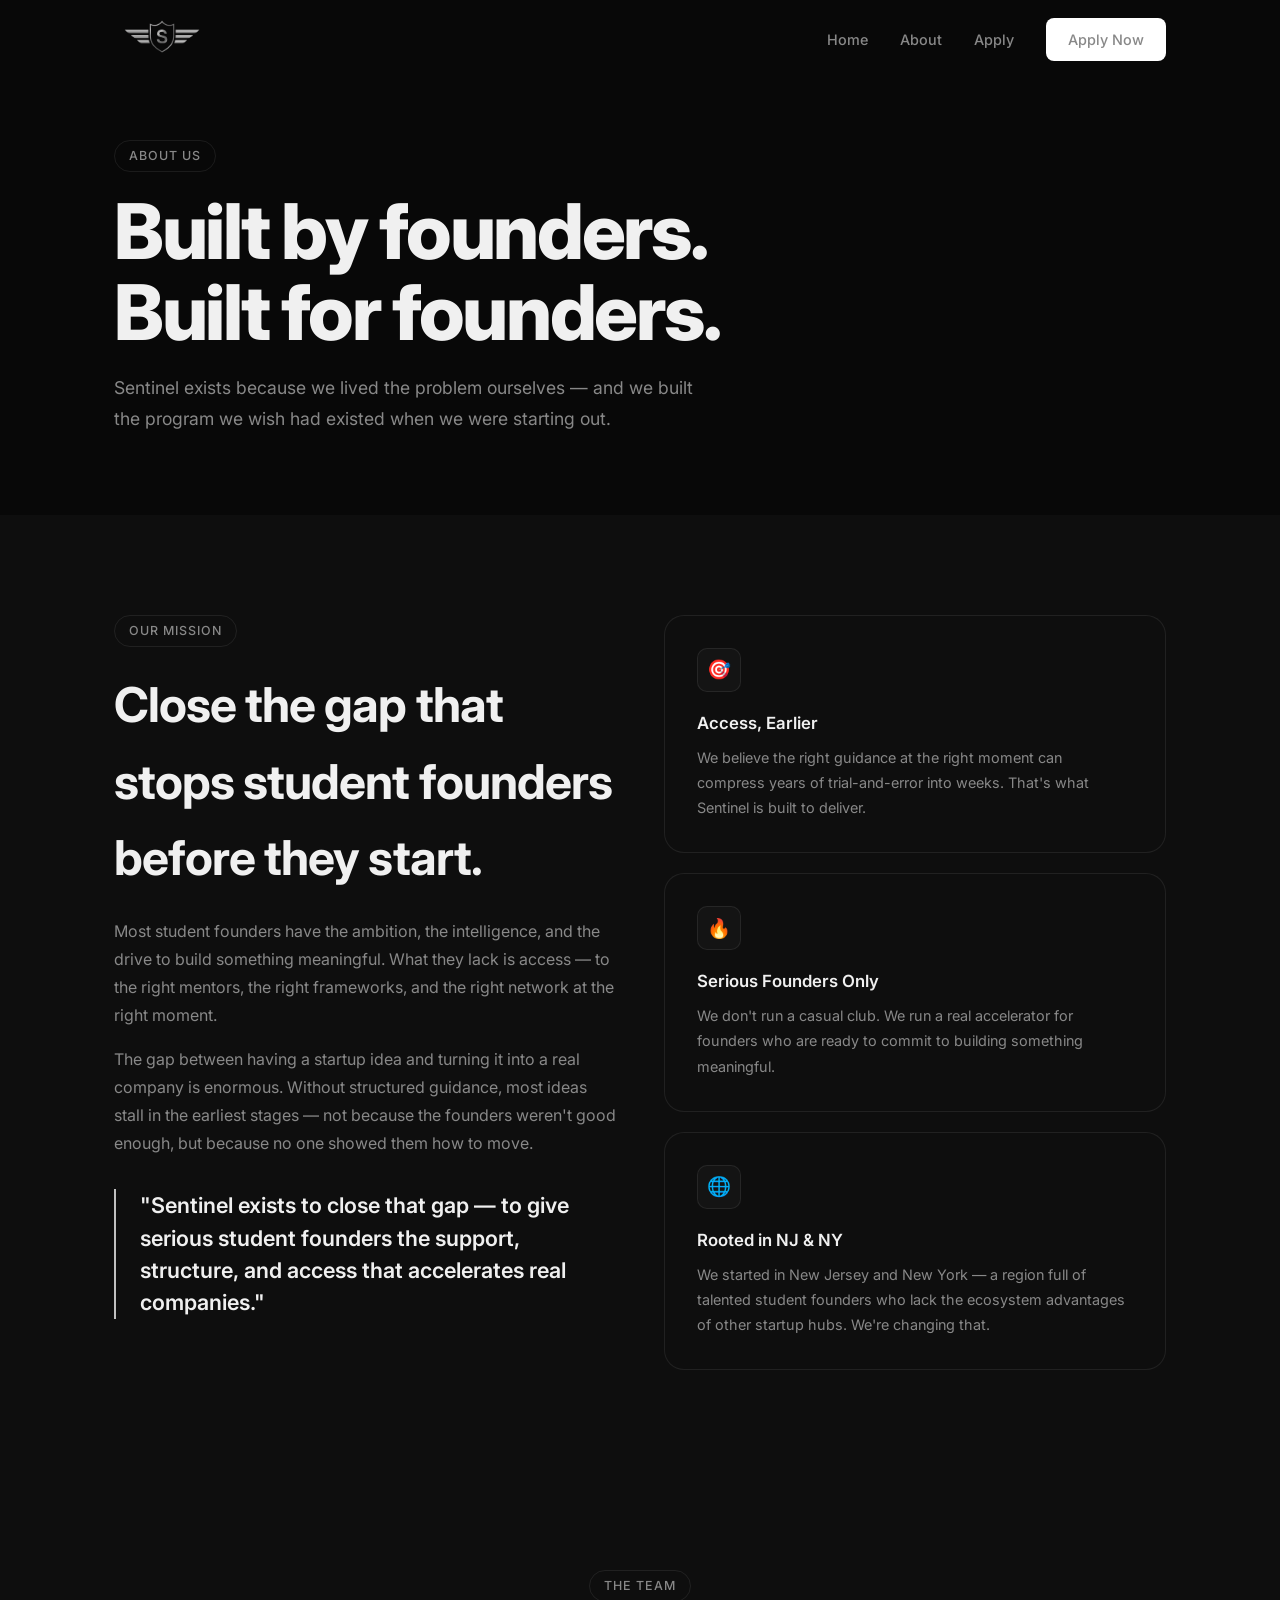
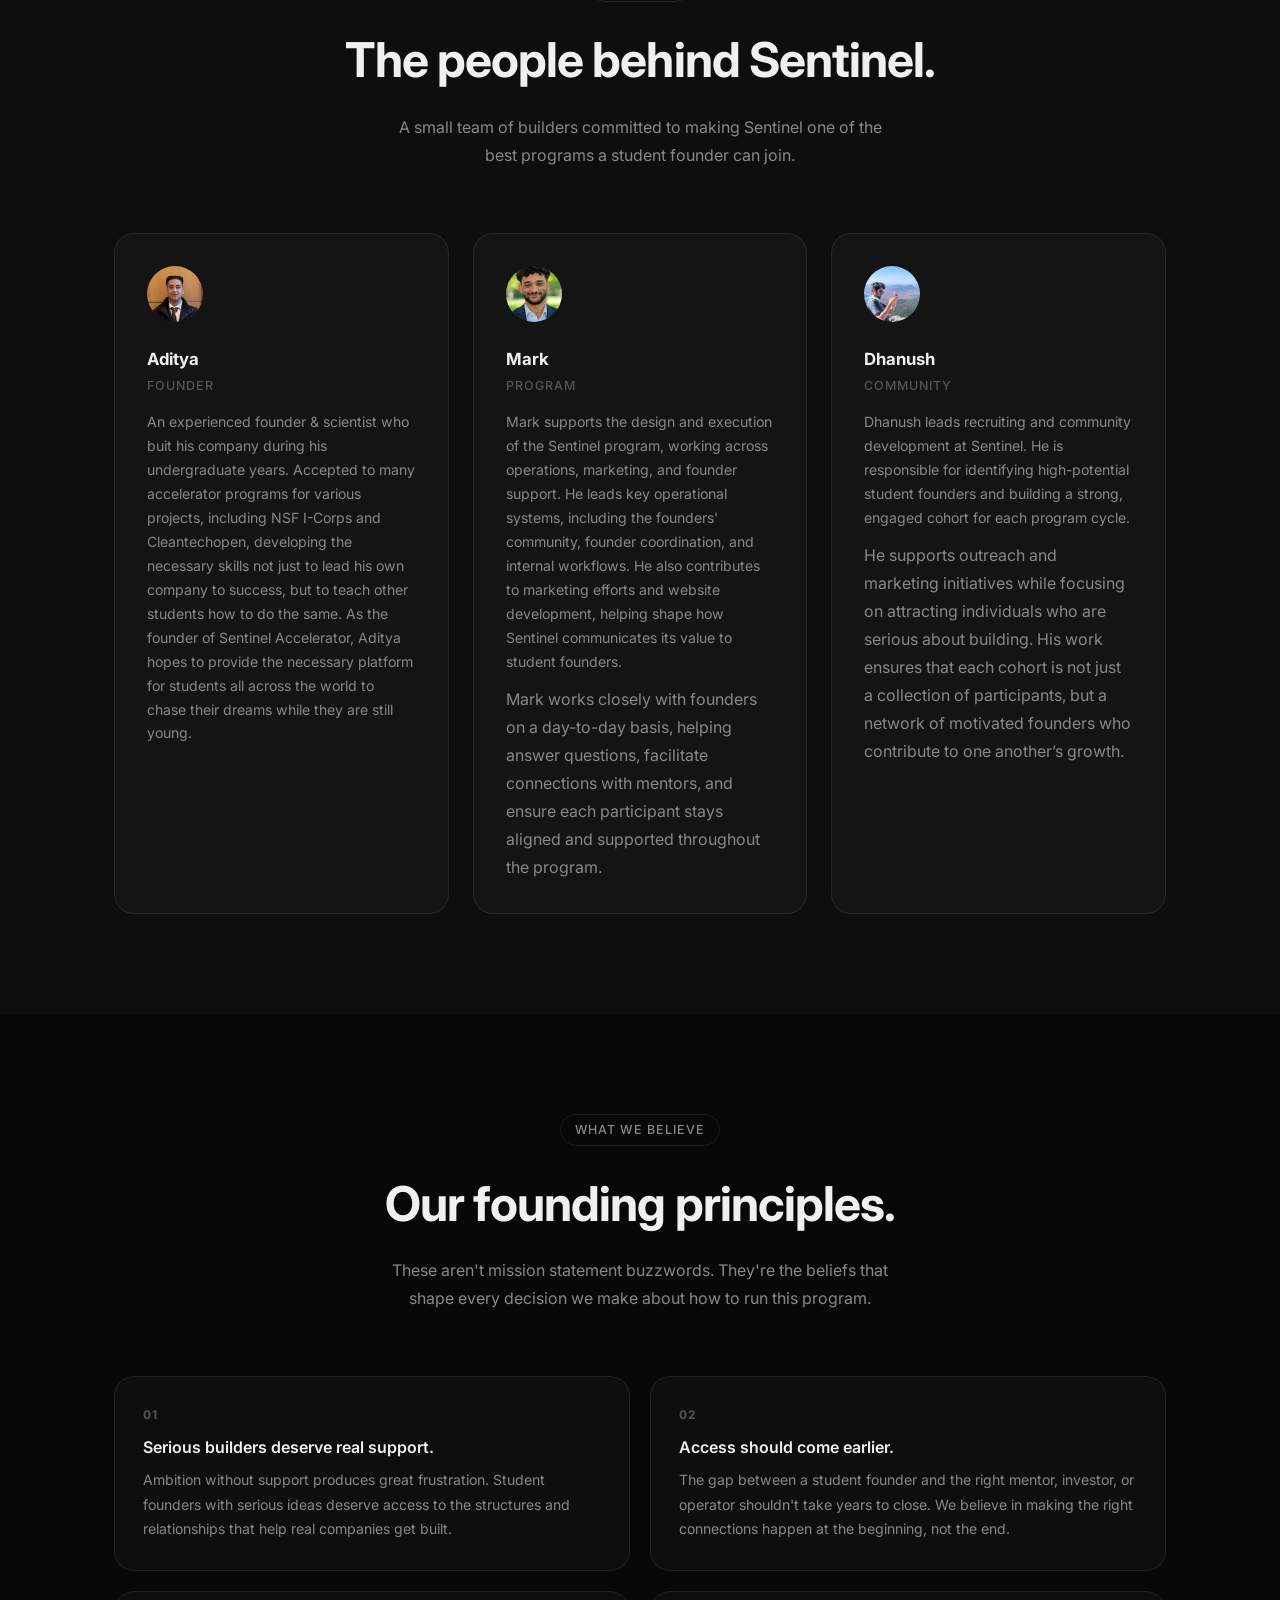
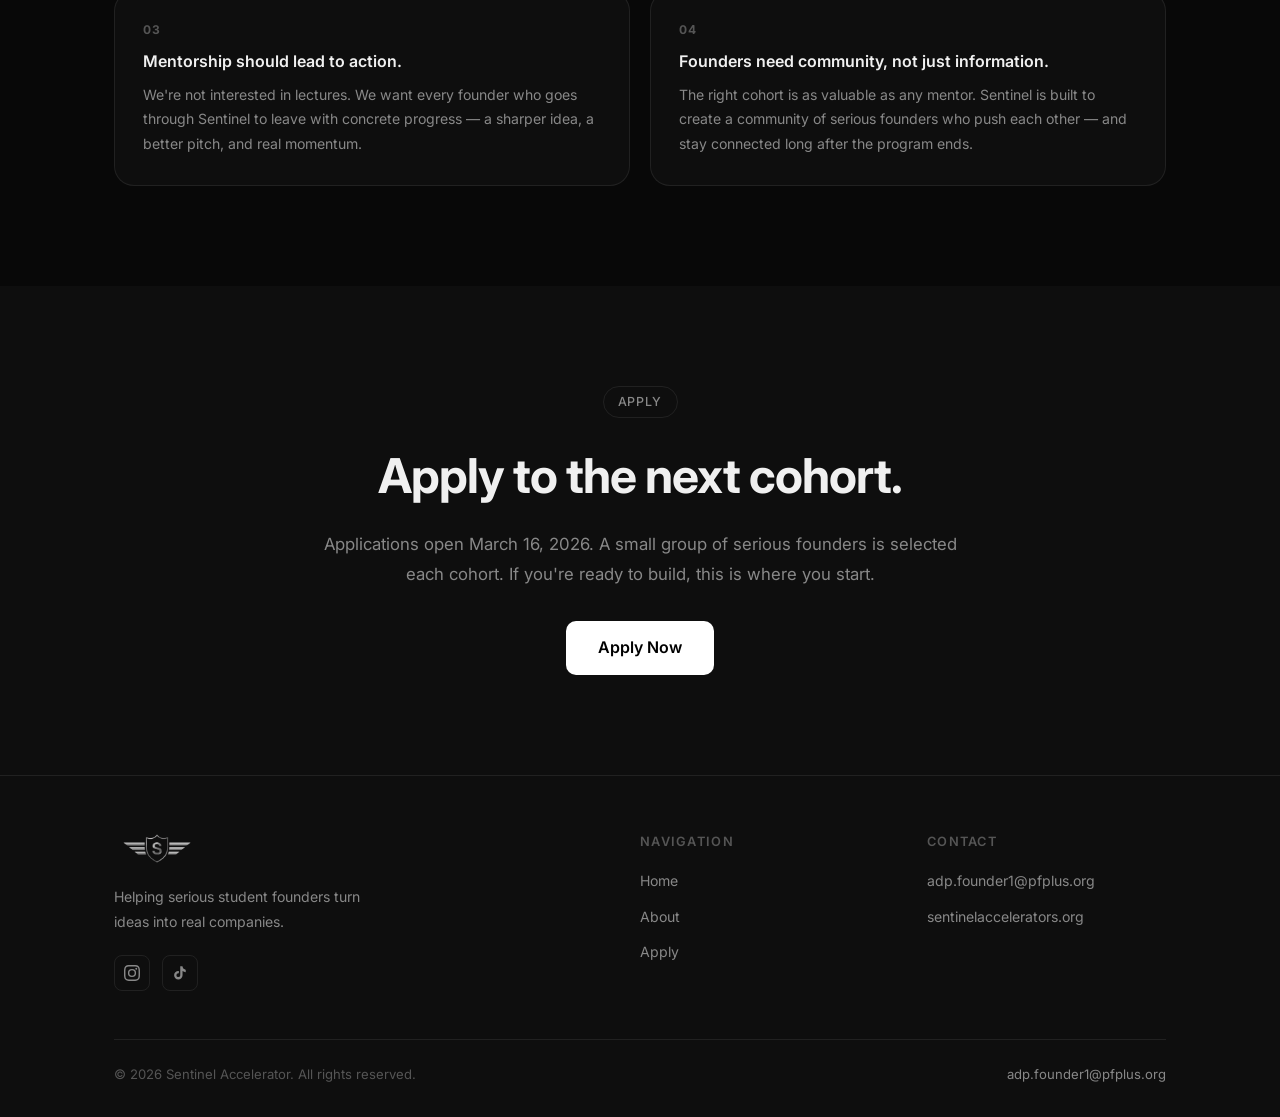
==== commit cda655e0: "shortened Mark's and Dhanush's bio" ====
--- a/about.html
+++ b/about.html
@@ -107,9 +107,7 @@
                     <div class="team-name">Mark</div>
                     <div class="team-role">Program</div>
                     <p class="team-bio">Mark supports the design and execution of the Sentinel program, working across operations, marketing, and founder 
-                    support. He plays a central role in ensuring the program runs smoothly and that founders have a structured and high-quality experience 
-                    throughout the cohort.</p>
-                    <p style="margin-top: 11px;">He leads key operational systems, including the founders' community, founder coordination, and internal 
+                    support. He leads key operational systems, including the founders' community, founder coordination, and internal 
                     workflows. He also contributes to marketing efforts and website development, helping shape how Sentinel communicates its value to 
                     student founders.</p>
                     <p style="margin-top: 11px;">Mark works closely with founders on a day-to-day basis, helping answer questions, facilitate connections 
@@ -124,8 +122,6 @@
                     <p style="margin-top: 11px;">He supports outreach and marketing initiatives while focusing on attracting individuals who are serious 
                     about building. His work ensures that each cohort is not just a collection of participants, but a network of motivated founders who 
                     contribute to one another’s growth.</p>
-                    <p style="margin-top: 11px;">Dhanush is focused on building a community that compounds over time, where relationships, collaboration, 
-                    and shared ambition create long-term value beyond the program itself.</p>
                 </div>
             </div>
         </div>
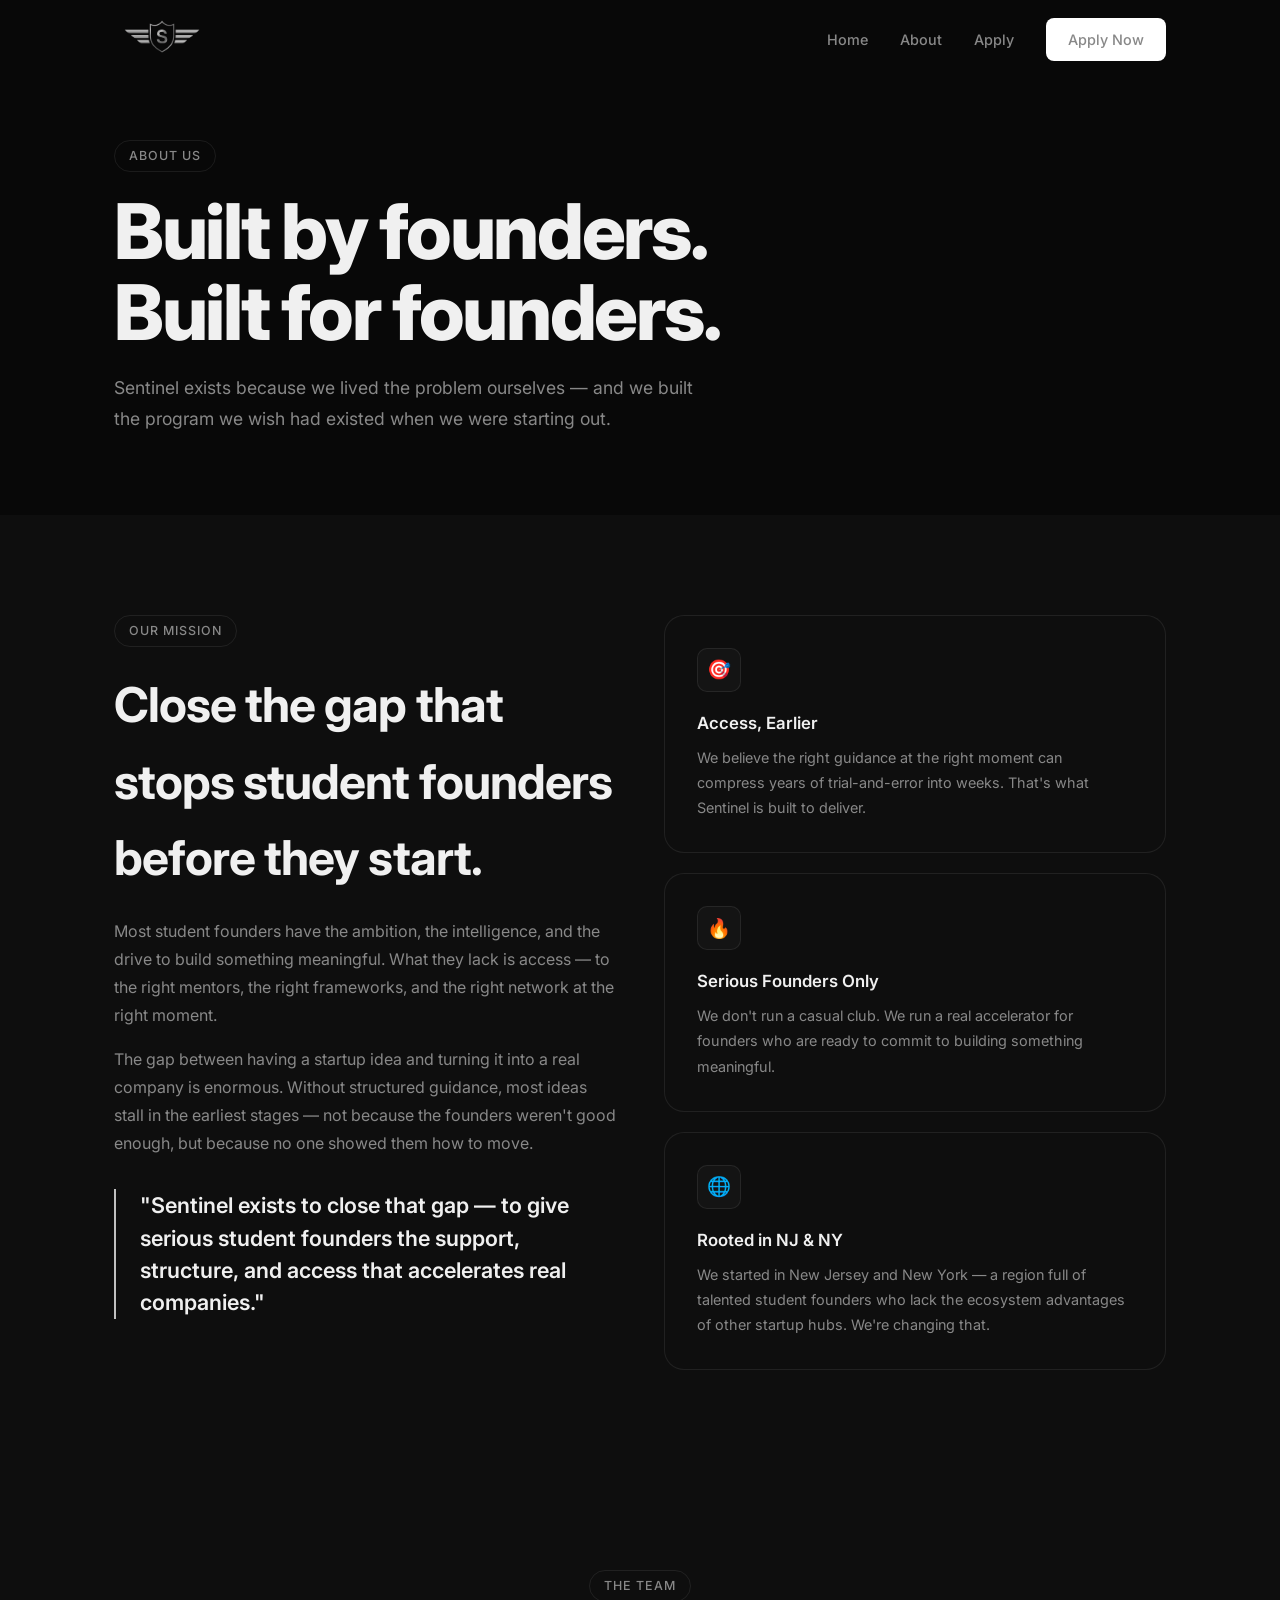
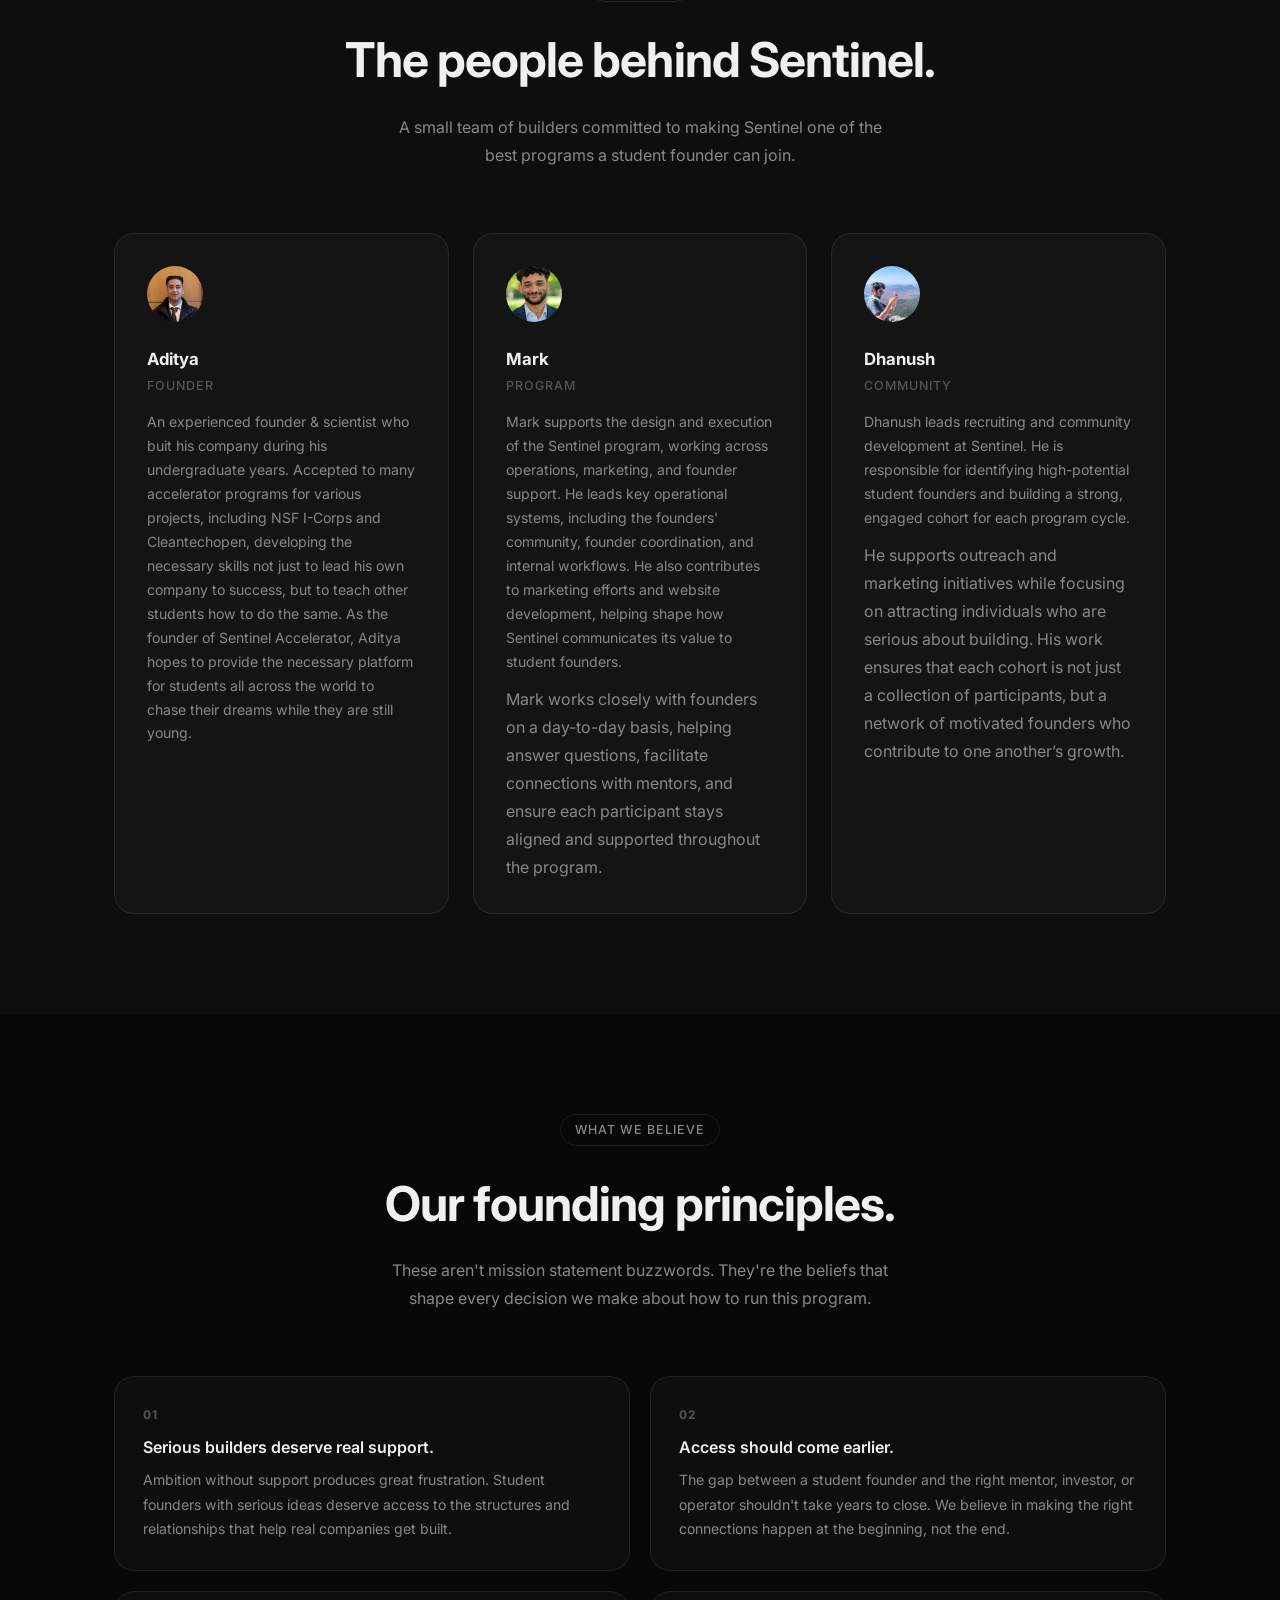
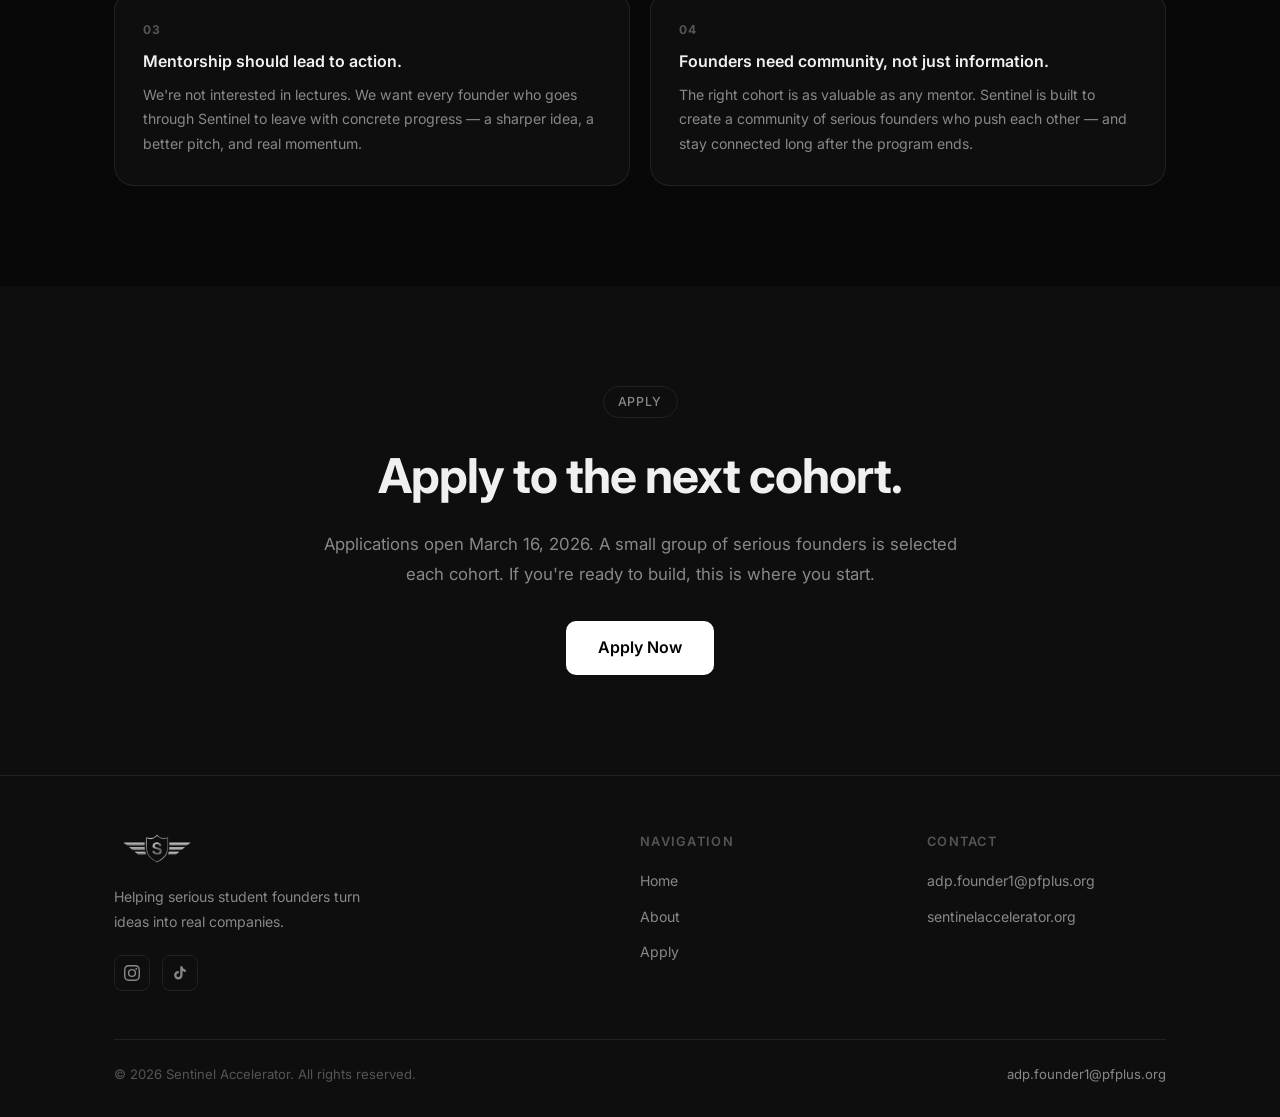
==== commit edcb99e3: "updating url name at footer (about page)" ====
--- a/about.html
+++ b/about.html
@@ -220,7 +220,7 @@
                     <h4>Contact</h4>
                     <ul>
                         <li><a href="mailto:adp.founder1@pfplus.org">adp.founder1@pfplus.org</a></li>
-                        <li><a href="https://sentinelaccelerators.org" target="_blank">sentinelaccelerators.org</a></li>
+                        <li><a href="https://sentinelaccelerator.org" target="_blank">sentinelaccelerator.org</a></li>
                     </ul>
                 </div>
             </div>
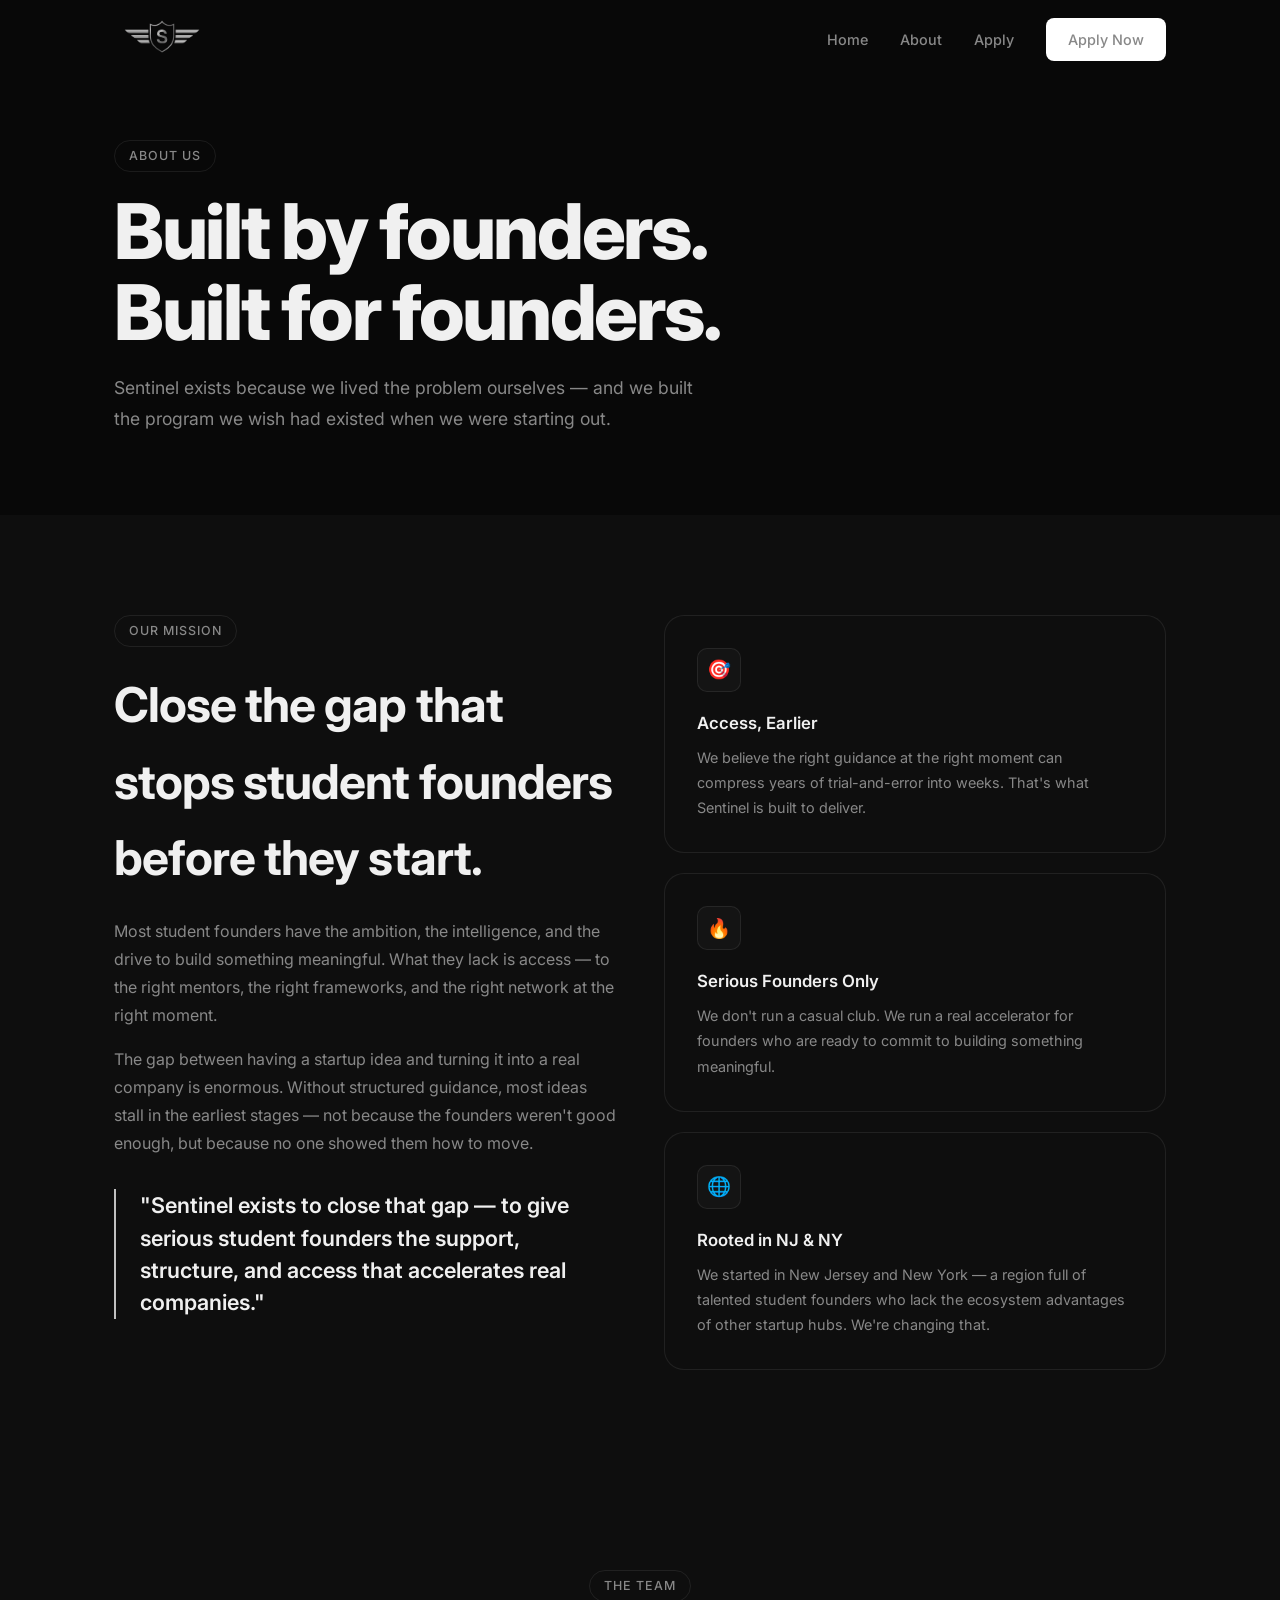
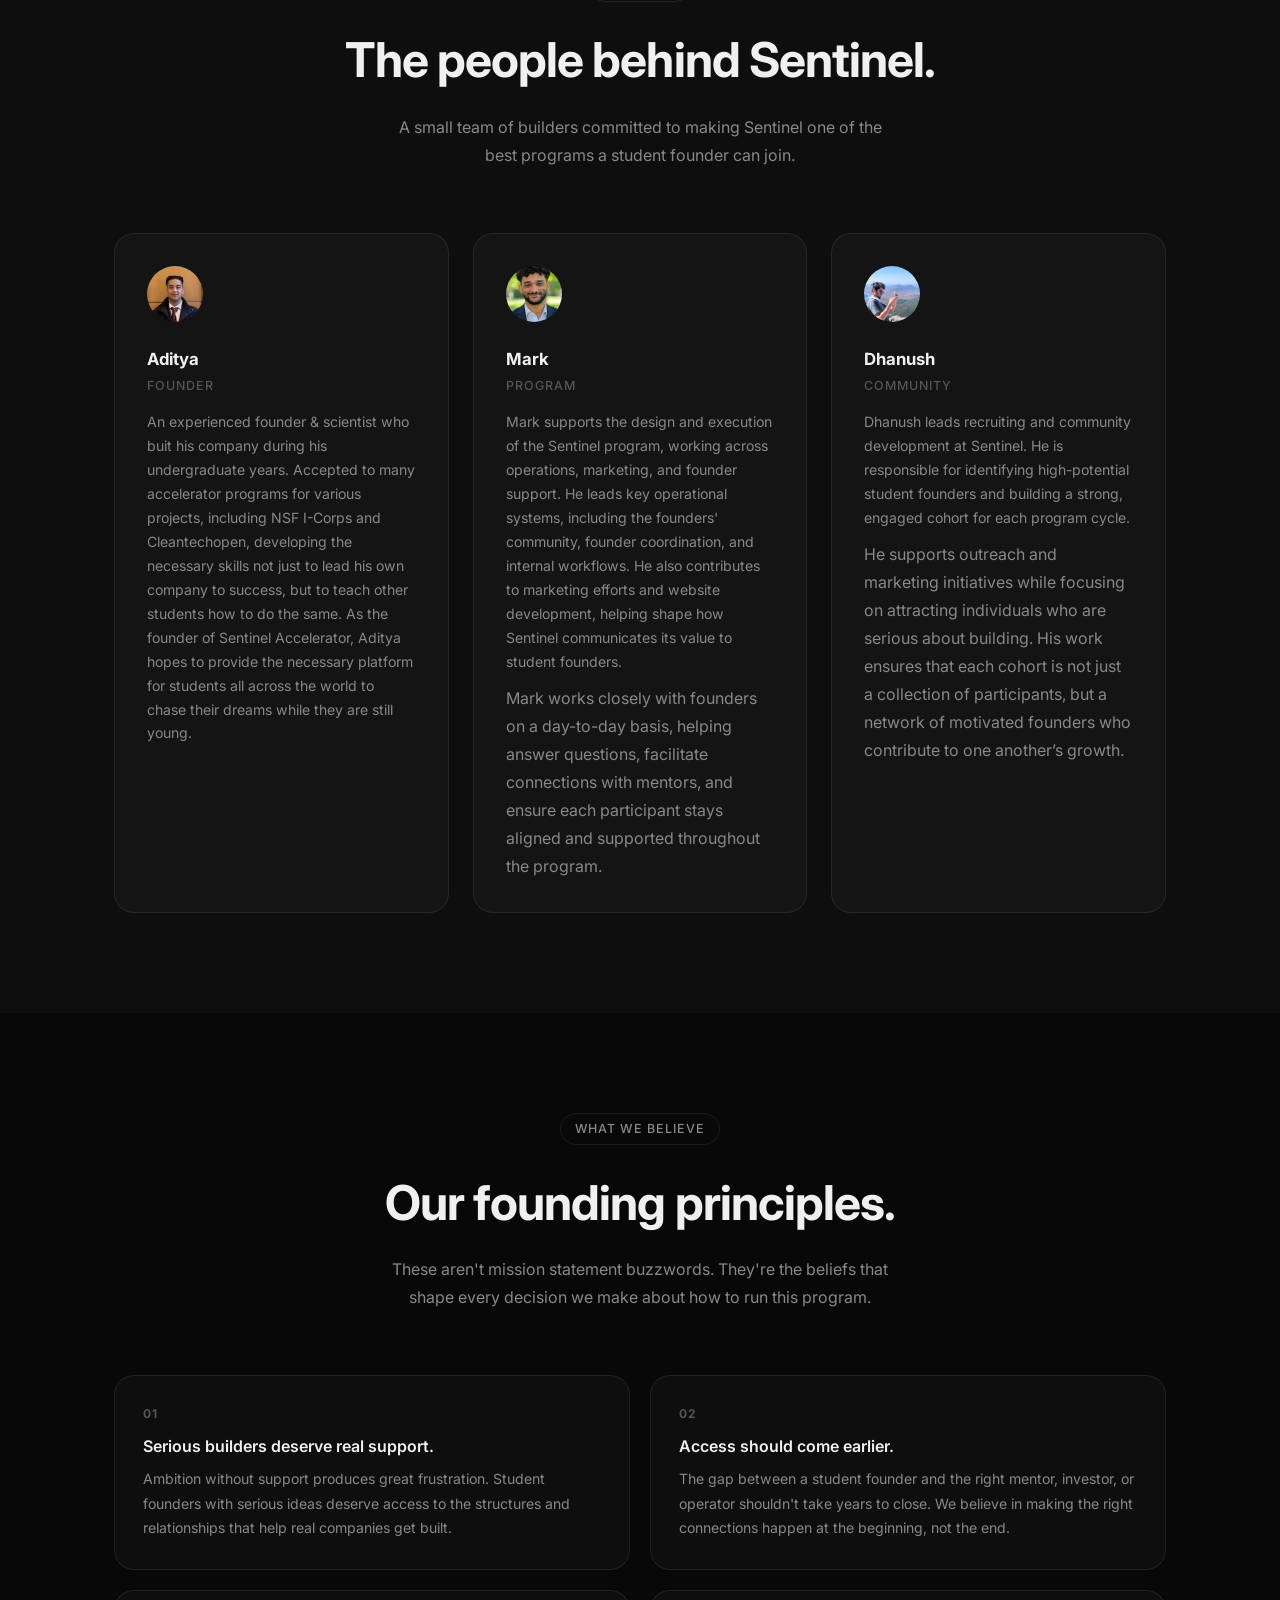
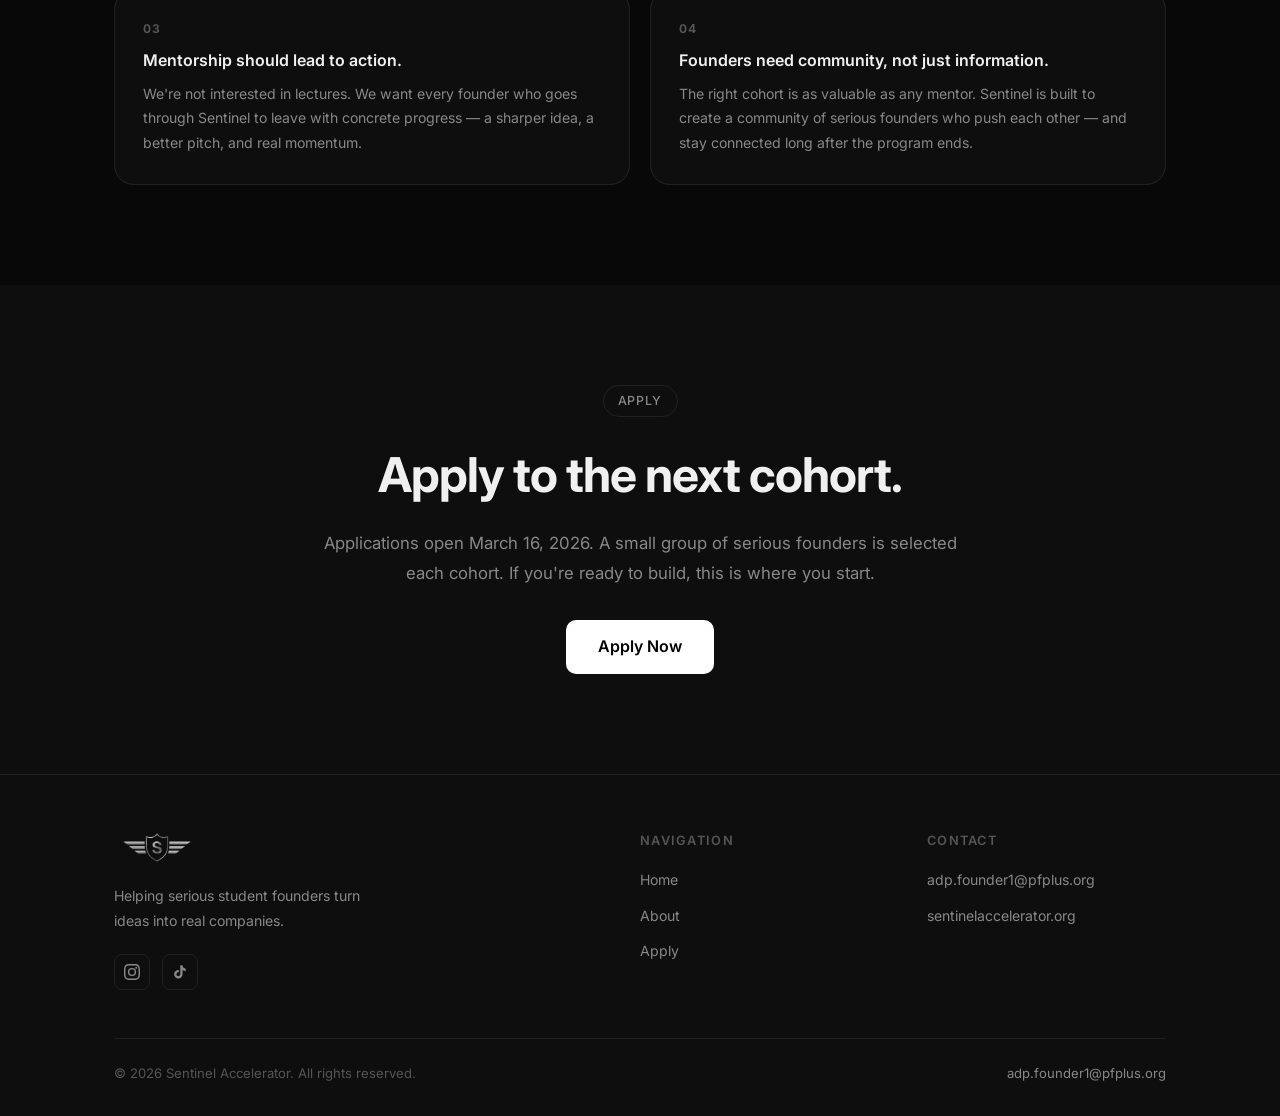
==== commit 2b875722: "fixing text size" ====
--- a/about.html
+++ b/about.html
@@ -110,7 +110,7 @@
                     support. He leads key operational systems, including the founders' community, founder coordination, and internal 
                     workflows. He also contributes to marketing efforts and website development, helping shape how Sentinel communicates its value to 
                     student founders.</p>
-                    <p style="margin-top: 11px;">Mark works closely with founders on a day-to-day basis, helping answer questions, facilitate connections 
+                    <p style="margin-top: 10px;">Mark works closely with founders on a day-to-day basis, helping answer questions, facilitate connections 
                     with mentors, and ensure each participant stays aligned and supported throughout the program.</p>
                 </div>
                 <div class="team-card reveal reveal-delay-3">
@@ -119,7 +119,7 @@
                     <div class="team-role">Community</div>
                     <p class="team-bio">Dhanush leads recruiting and community development at Sentinel. He is responsible for identifying high-potential 
                     student founders and building a strong, engaged cohort for each program cycle.</p>
-                    <p style="margin-top: 11px;">He supports outreach and marketing initiatives while focusing on attracting individuals who are serious 
+                    <p style="margin-top: 10px;">He supports outreach and marketing initiatives while focusing on attracting individuals who are serious 
                     about building. His work ensures that each cohort is not just a collection of participants, but a network of motivated founders who 
                     contribute to one another’s growth.</p>
                 </div>
--- a/styles.css
+++ b/styles.css
@@ -327,11 +327,11 @@
   text-transform: uppercase;
 }
 
-.hero h1 {
+#hero h1 {
   margin-bottom: 24px;
 }
 
-.hero p {
+#hero p {
   font-size: 1.15rem;
   max-width: 600px;
   margin: 0 auto 40px;
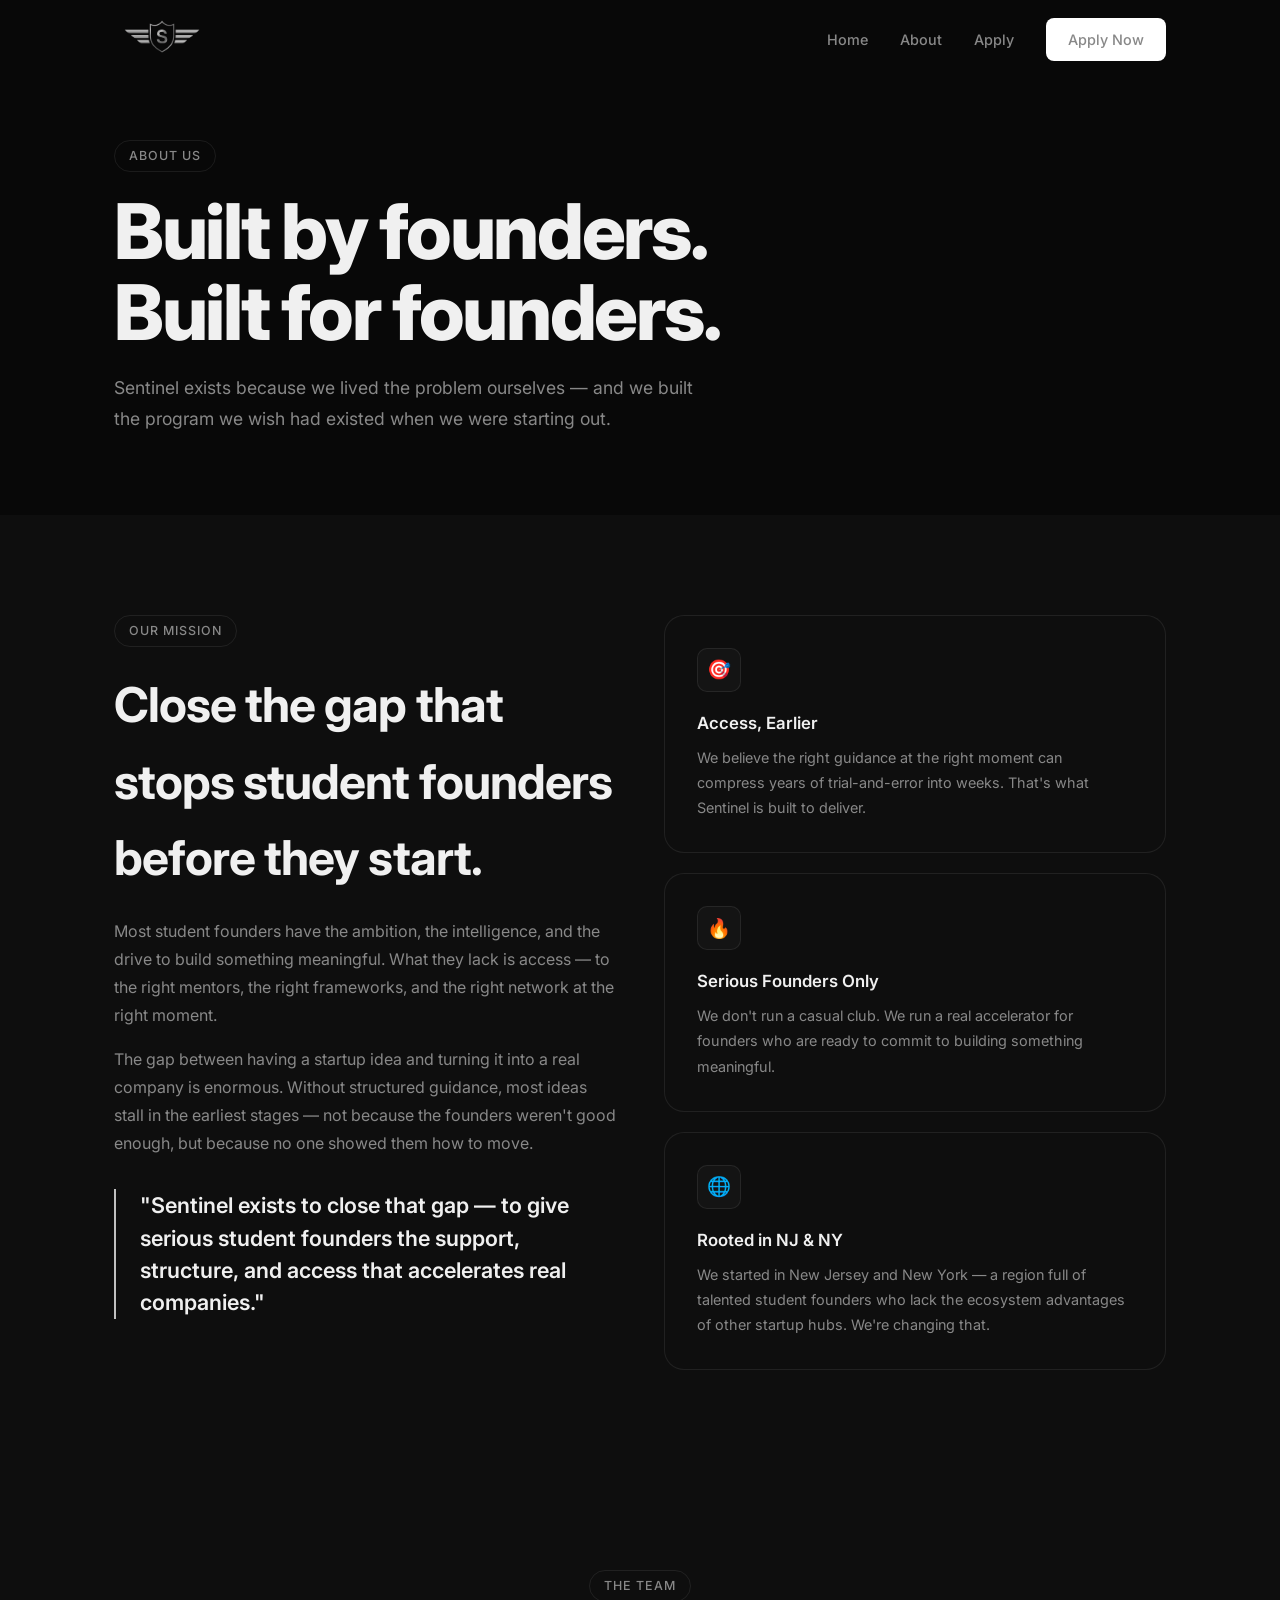
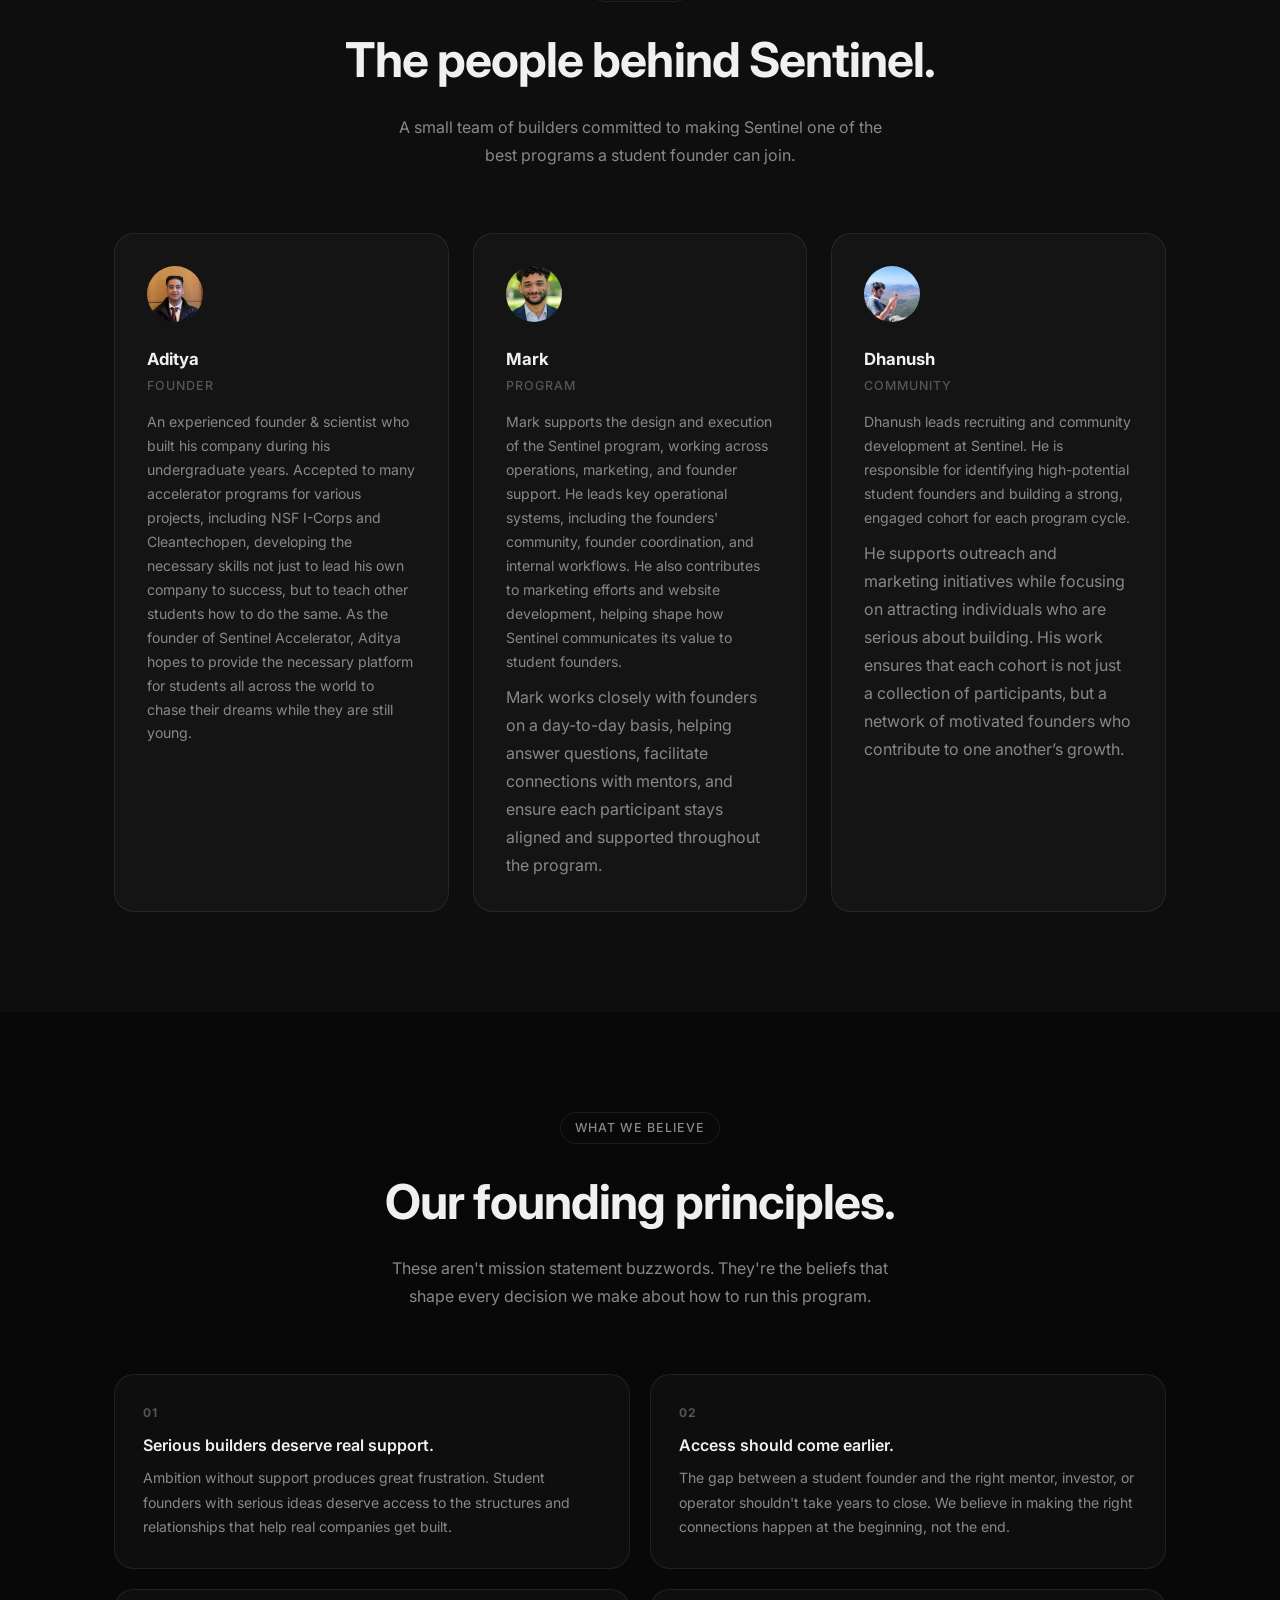
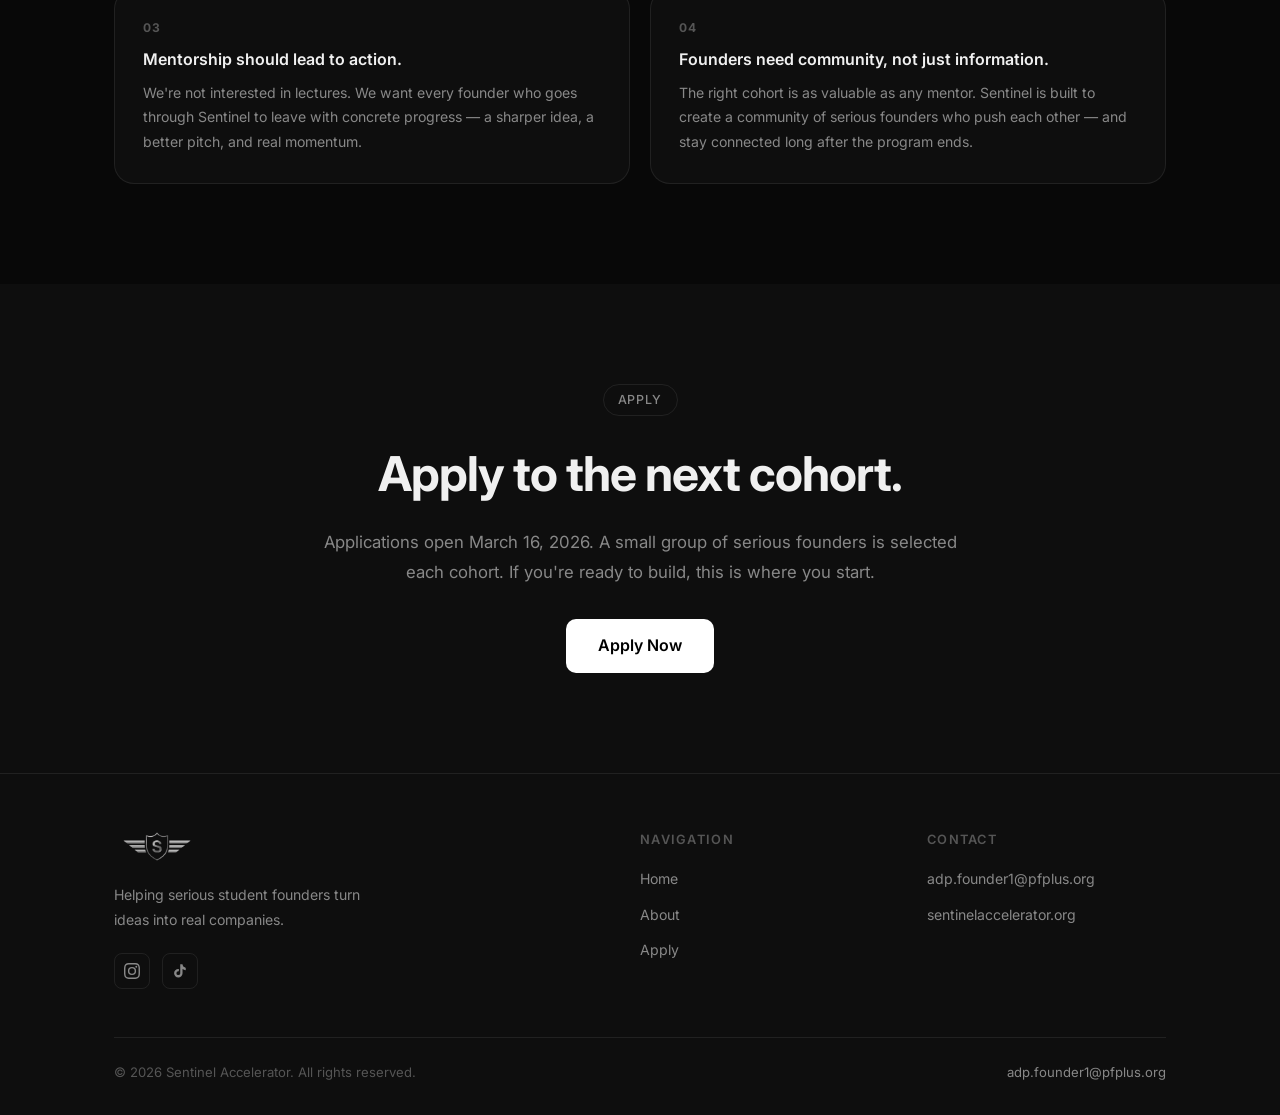
==== commit 5c6f0b3b: "fixing typo on about page" ====
--- a/about.html
+++ b/about.html
@@ -8,6 +8,9 @@
     <meta name="description"
         content="Learn about Sentinel Accelerator — built by founders who experienced the absence of real support for student builders firsthand." />
     <link rel="stylesheet" href="styles.css" />
+    <link rel="icon" href="favicon.ico?v=2" type="image/x-icon" />
+    <link rel="shortcut icon" href="favicon.ico?v=2" type="image/x-icon" />
+    <script defer src="https://cdn.vercel-insights.com/v1/script.js"></script>
 </head>
 
 <body>
@@ -81,7 +84,7 @@
             </div>
         </div>
     </section>
-    
+
     <!-- TEAM -->
     <section id="team" style="background: var(--bg2);">
         <div class="container">
@@ -93,35 +96,53 @@
             </div>
             <div class="team-grid">
                 <div class="team-card reveal reveal-delay-1">
-                    <img src="aditya.jpg" style="width:56px;height:56px;border-radius:50%;object-fit:cover;margin-bottom:16px;" alt="Aditya" />
+                    <img src="aditya.jpg"
+                        style="width:56px;height:56px;border-radius:50%;object-fit:cover;margin-bottom:16px;"
+                        alt="Aditya" />
                     <div class="team-name">Aditya</div>
                     <div class="team-role">Founder</div>
-                    <p class="team-bio">An experienced founder & scientist who buit his company during his undergraduate years. Accepted to many 
-                        accelerator programs for various projects, including NSF I-Corps and Cleantechopen, developing the necessary skills not just
-                        to lead his own company to success, but to teach other students how to do the same. As the founder of Sentinel Accelerator, 
-                        Aditya hopes to provide the necessary platform for students all across the world to chase their dreams while they are still 
+                    <p class="team-bio">An experienced founder & scientist who built his company during his undergraduate
+                        years. Accepted to many
+                        accelerator programs for various projects, including NSF I-Corps and Cleantechopen, developing
+                        the necessary skills not just
+                        to lead his own company to success, but to teach other students how to do the same. As the
+                        founder of Sentinel Accelerator,
+                        Aditya hopes to provide the necessary platform for students all across the world to chase their
+                        dreams while they are still
                         young.</p>
                 </div>
                 <div class="team-card reveal reveal-delay-2">
-                    <img src="mark.jpg" style="width:56px;height:56px;border-radius:50%;object-fit:cover;margin-bottom:16px;" alt="Mark" />
+                    <img src="mark.jpg"
+                        style="width:56px;height:56px;border-radius:50%;object-fit:cover;margin-bottom:16px;"
+                        alt="Mark" />
                     <div class="team-name">Mark</div>
                     <div class="team-role">Program</div>
-                    <p class="team-bio">Mark supports the design and execution of the Sentinel program, working across operations, marketing, and founder 
-                    support. He leads key operational systems, including the founders' community, founder coordination, and internal 
-                    workflows. He also contributes to marketing efforts and website development, helping shape how Sentinel communicates its value to 
-                    student founders.</p>
-                    <p style="margin-top: 10px;">Mark works closely with founders on a day-to-day basis, helping answer questions, facilitate connections 
-                    with mentors, and ensure each participant stays aligned and supported throughout the program.</p>
+                    <p class="team-bio">Mark supports the design and execution of the Sentinel program, working across
+                        operations, marketing, and founder
+                        support. He leads key operational systems, including the founders' community, founder
+                        coordination, and internal
+                        workflows. He also contributes to marketing efforts and website development, helping shape how
+                        Sentinel communicates its value to
+                        student founders.</p>
+                    <p style="margin-top: 9px;">Mark works closely with founders on a day-to-day basis, helping answer
+                        questions, facilitate connections
+                        with mentors, and ensure each participant stays aligned and supported throughout the program.
+                    </p>
                 </div>
                 <div class="team-card reveal reveal-delay-3">
-                    <img src="danush.jpg" style="width:56px;height:56px;border-radius:50%;object-fit:cover;margin-bottom:16px;" alt="Danush" />
+                    <img src="danush.jpg"
+                        style="width:56px;height:56px;border-radius:50%;object-fit:cover;margin-bottom:16px;"
+                        alt="Danush" />
                     <div class="team-name">Dhanush</div>
                     <div class="team-role">Community</div>
-                    <p class="team-bio">Dhanush leads recruiting and community development at Sentinel. He is responsible for identifying high-potential 
-                    student founders and building a strong, engaged cohort for each program cycle.</p>
-                    <p style="margin-top: 10px;">He supports outreach and marketing initiatives while focusing on attracting individuals who are serious 
-                    about building. His work ensures that each cohort is not just a collection of participants, but a network of motivated founders who 
-                    contribute to one another’s growth.</p>
+                    <p class="team-bio">Dhanush leads recruiting and community development at Sentinel. He is
+                        responsible for identifying high-potential
+                        student founders and building a strong, engaged cohort for each program cycle.</p>
+                    <p style="margin-top: 9px;">He supports outreach and marketing initiatives while focusing on
+                        attracting individuals who are serious
+                        about building. His work ensures that each cohort is not just a collection of participants, but
+                        a network of motivated founders who
+                        contribute to one another’s growth.</p>
                 </div>
             </div>
         </div>
